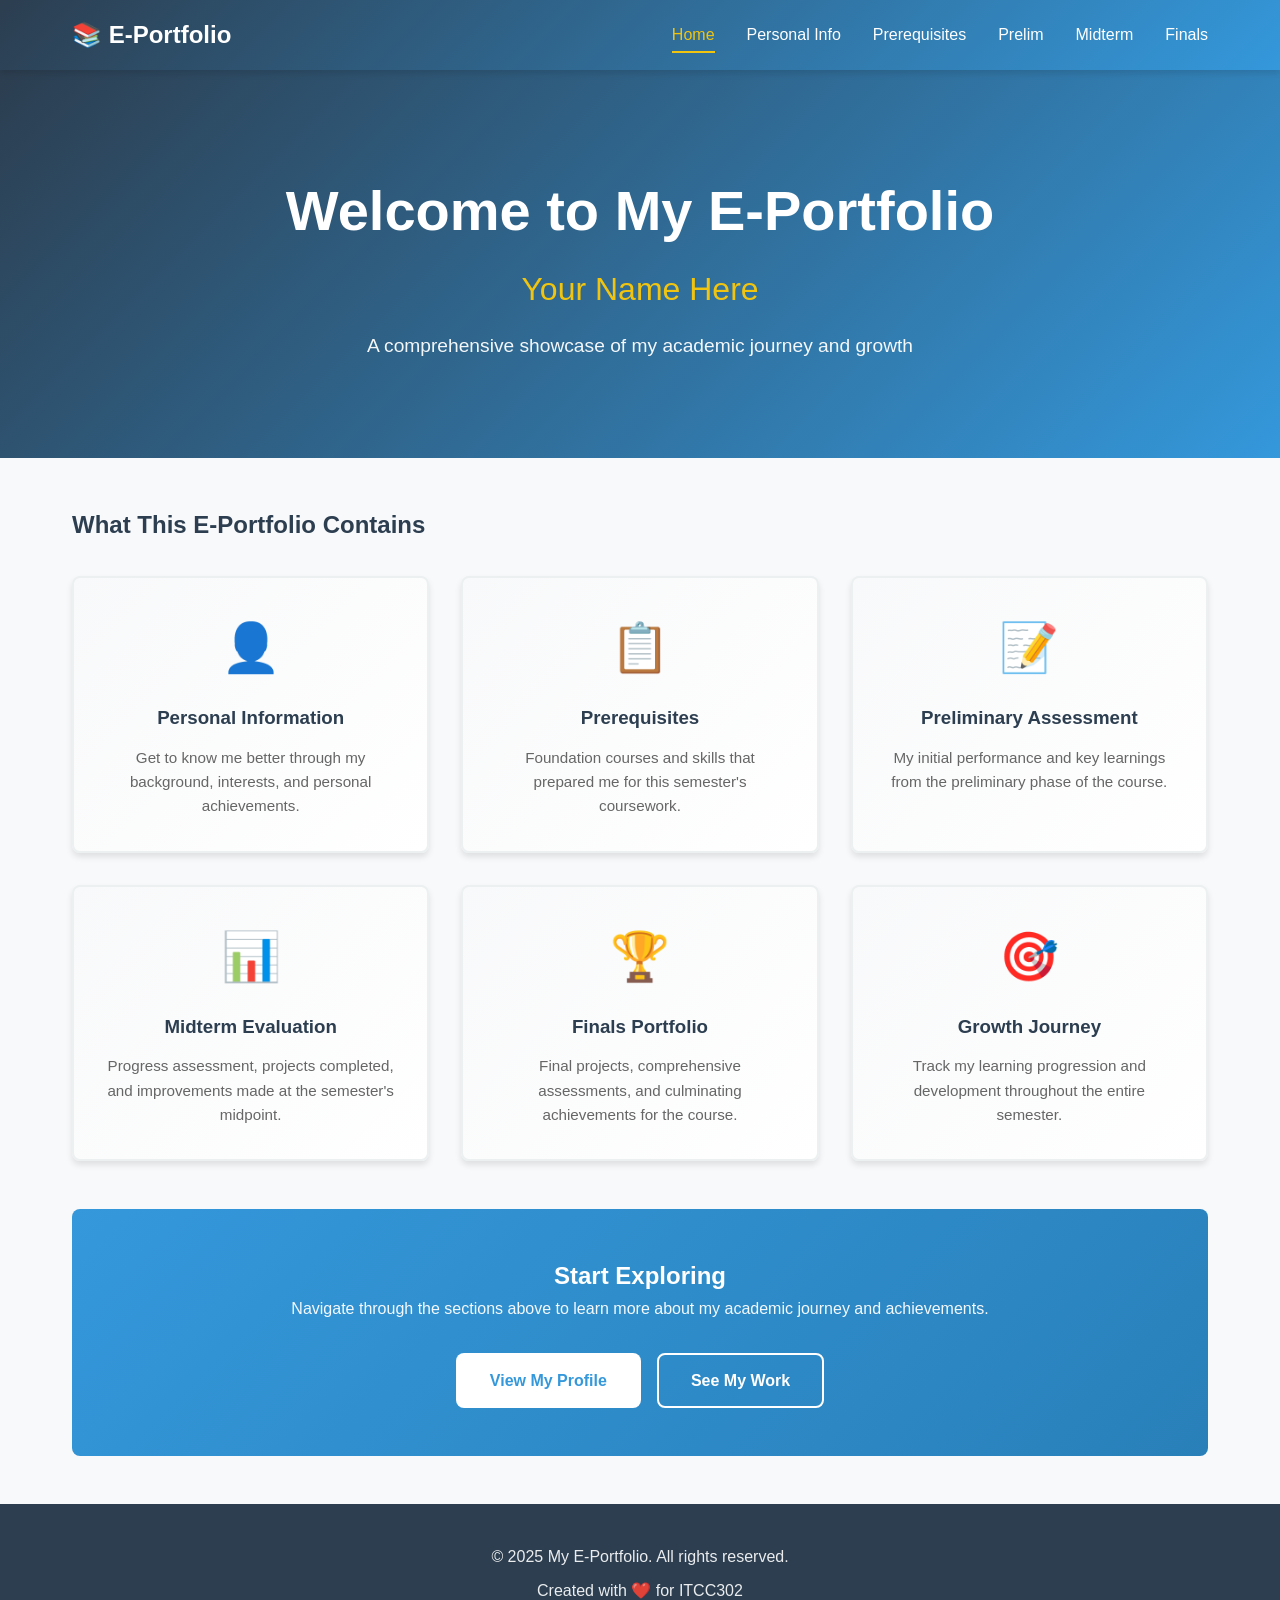
==== index.html @ e64efacc "Add initial e-portfolio structure with personal info, prerequisites, and prelim assessment pages; in" ====
<!DOCTYPE html>
<html lang="en">
<head>
    <meta charset="UTF-8">
    <meta name="viewport" content="width=device-width, initial-scale=1.0">
    <title>E-Portfolio - Home</title>
    <link rel="stylesheet" href="style.css">
</head>
<body>
    <nav class="navbar">
        <div class="nav-container">
            <div class="logo">📚 E-Portfolio</div>
            <ul class="nav-menu">
                <li><a href="index.html" class="active">Home</a></li>
                <li><a href="personal-info.html">Personal Info</a></li>
                <li><a href="prerequisites.html">Prerequisites</a></li>
                <li><a href="prelim.html">Prelim</a></li>
                <li><a href="midterm.html">Midterm</a></li>
                <li><a href="finals.html">Finals</a></li>
            </ul>
        </div>
    </nav>

    <header class="hero">
        <div class="hero-content">
            <h1>Welcome to My E-Portfolio</h1>
            <p class="subtitle">Your Name Here</p>
            <p class="description">A comprehensive showcase of my academic journey and growth</p>
        </div>
    </header>

    <main class="container">
        <section class="about">
            <h2>What This E-Portfolio Contains</h2>
            <div class="content-grid">
                <div class="card">
                    <div class="card-icon">👤</div>
                    <h3>Personal Information</h3>
                    <p>Get to know me better through my background, interests, and personal achievements.</p>
                </div>
                <div class="card">
                    <div class="card-icon">📋</div>
                    <h3>Prerequisites</h3>
                    <p>Foundation courses and skills that prepared me for this semester's coursework.</p>
                </div>
                <div class="card">
                    <div class="card-icon">📝</div>
                    <h3>Preliminary Assessment</h3>
                    <p>My initial performance and key learnings from the preliminary phase of the course.</p>
                </div>
                <div class="card">
                    <div class="card-icon">📊</div>
                    <h3>Midterm Evaluation</h3>
                    <p>Progress assessment, projects completed, and improvements made at the semester's midpoint.</p>
                </div>
                <div class="card">
                    <div class="card-icon">🏆</div>
                    <h3>Finals Portfolio</h3>
                    <p>Final projects, comprehensive assessments, and culminating achievements for the course.</p>
                </div>
                <div class="card">
                    <div class="card-icon">🎯</div>
                    <h3>Growth Journey</h3>
                    <p>Track my learning progression and development throughout the entire semester.</p>
                </div>
            </div>
        </section>

        <section class="cta-section">
            <h2>Start Exploring</h2>
            <p>Navigate through the sections above to learn more about my academic journey and achievements.</p>
            <div class="cta-buttons">
                <a href="personal-info.html" class="btn btn-primary">View My Profile</a>
                <a href="finals.html" class="btn btn-secondary">See My Work</a>
            </div>
        </section>
    </main>

    <footer class="footer">
        <p>&copy; 2025 My E-Portfolio. All rights reserved.</p>
        <p>Created with ❤️ for ITCC302</p>
    </footer>

    <script src="script.js"></script>
</body>
</html>
---- style.css ----
/* ============================================
   E-Portfolio Stylesheet
   Modern, Professional, Responsive Design
   ============================================ */

* {
    margin: 0;
    padding: 0;
    box-sizing: border-box;
}

/* Root Variables */
:root {
    --primary-color: #2c3e50;
    --secondary-color: #3498db;
    --accent-color: #e74c3c;
    --light-bg: #ecf0f1;
    --dark-text: #2c3e50;
    --light-text: #ffffff;
    --success-color: #27ae60;
    --warning-color: #f39c12;
    --border-radius: 8px;
    --transition: 0.3s ease;
    --box-shadow: 0 4px 6px rgba(0, 0, 0, 0.1);
}

/* ============================================
   Global Styles
   ============================================ */

html {
    scroll-behavior: smooth;
}

body {
    font-family: 'Segoe UI', Tahoma, Geneva, Verdana, sans-serif;
    line-height: 1.6;
    color: var(--dark-text);
    background-color: #f8f9fa;
}

/* ============================================
   Navigation Bar
   ============================================ */

.navbar {
    background: linear-gradient(135deg, var(--primary-color) 0%, var(--secondary-color) 100%);
    padding: 1rem 0;
    position: sticky;
    top: 0;
    z-index: 1000;
    box-shadow: var(--box-shadow);
}

.nav-container {
    max-width: 1200px;
    margin: 0 auto;
    padding: 0 2rem;
    display: flex;
    justify-content: space-between;
    align-items: center;
}

.logo {
    color: var(--light-text);
    font-size: 1.5rem;
    font-weight: bold;
    text-decoration: none;
}

.nav-menu {
    display: flex;
    list-style: none;
    gap: 2rem;
}

.nav-menu a {
    color: var(--light-text);
    text-decoration: none;
    font-weight: 500;
    transition: color var(--transition);
    border-bottom: 2px solid transparent;
    padding-bottom: 0.5rem;
}

.nav-menu a:hover,
.nav-menu a.active {
    color: #f1c40f;
    border-bottom-color: #f1c40f;
}

/* ============================================
   Hero Section
   ============================================ */

.hero {
    background: linear-gradient(135deg, var(--primary-color) 0%, var(--secondary-color) 100%);
    color: var(--light-text);
    padding: 6rem 2rem;
    text-align: center;
    margin-bottom: 3rem;
}

.hero-content h1 {
    font-size: 3.5rem;
    margin-bottom: 0.5rem;
    animation: slideInDown 0.8s ease;
}

.hero-content .subtitle {
    font-size: 2rem;
    margin-bottom: 1rem;
    color: #f1c40f;
    animation: slideInUp 0.8s ease;
}

.hero-content .description {
    font-size: 1.2rem;
    max-width: 600px;
    margin: 0 auto;
    opacity: 0.95;
}

/* ============================================
   Page Header
   ============================================ */

.page-header {
    background: linear-gradient(135deg, var(--secondary-color) 0%, #2980b9 100%);
    color: var(--light-text);
    padding: 4rem 2rem;
    text-align: center;
    margin-bottom: 3rem;
}

.page-header h1 {
    font-size: 2.5rem;
    margin-bottom: 0.5rem;
}

.page-header p {
    font-size: 1.1rem;
    opacity: 0.9;
}

/* ============================================
   Main Container
   ============================================ */

.container {
    max-width: 1200px;
    margin: 0 auto;
    padding: 0 2rem;
}

/* ============================================
   Content Section
   ============================================ */

.content-section {
    background: white;
    border-radius: var(--border-radius);
    padding: 3rem;
    margin-bottom: 3rem;
    box-shadow: var(--box-shadow);
}

.content-section h2 {
    color: var(--primary-color);
    font-size: 2rem;
    margin: 2rem 0 1rem 0;
    border-bottom: 3px solid var(--secondary-color);
    padding-bottom: 0.5rem;
}

.content-section h3 {
    color: var(--secondary-color);
    font-size: 1.5rem;
    margin: 1.5rem 0 0.8rem 0;
}

.content-section p {
    margin-bottom: 1rem;
    line-height: 1.8;
    color: #555;
}

/* ============================================
   Lists
   ============================================ */

.list-items {
    list-style: none;
    margin: 1.5rem 0;
}

.list-items li {
    padding: 0.7rem 0 0.7rem 2rem;
    position: relative;
    color: #555;
}

.list-items li:before {
    content: "▸";
    position: absolute;
    left: 0;
    color: var(--secondary-color);
    font-weight: bold;
}

/* ============================================
   Cards Grid
   ============================================ */

.content-grid {
    display: grid;
    grid-template-columns: repeat(auto-fit, minmax(300px, 1fr));
    gap: 2rem;
    margin: 2rem 0;
}

.card {
    background: linear-gradient(135deg, #f8f9fa 0%, #ffffff 100%);
    border-radius: var(--border-radius);
    padding: 2rem;
    text-align: center;
    box-shadow: var(--box-shadow);
    transition: transform var(--transition), box-shadow var(--transition);
    border: 2px solid #ecf0f1;
}

.card:hover {
    transform: translateY(-10px);
    box-shadow: 0 8px 15px rgba(0, 0, 0, 0.2);
    border-color: var(--secondary-color);
}

.card-icon {
    font-size: 3rem;
    margin-bottom: 1rem;
}

.card h3 {
    color: var(--primary-color);
    margin-bottom: 0.8rem;
}

.card p {
    color: #666;
    font-size: 0.95rem;
}

/* ============================================
   Profile Card
   ============================================ */

.profile-card {
    display: flex;
    align-items: center;
    gap: 2rem;
    margin-bottom: 2rem;
    padding: 2rem;
    background: linear-gradient(135deg, var(--secondary-color) 0%, #2980b9 100%);
    border-radius: var(--border-radius);
    color: white;
}

.profile-image {
    flex-shrink: 0;
}

.avatar {
    width: 150px;
    height: 150px;
    background: rgba(255, 255, 255, 0.2);
    border-radius: 50%;
    display: flex;
    align-items: center;
    justify-content: center;
    font-size: 4rem;
    border: 3px solid white;
}

.profile-info h2 {
    color: white;
    border: none;
    margin-bottom: 0.5rem;
}

.profile-info .role {
    color: #f1c40f;
    font-size: 1.1rem;
}

/* ============================================
   Skills Grid
   ============================================ */

.skills-grid {
    display: grid;
    grid-template-columns: repeat(auto-fit, minmax(250px, 1fr));
    gap: 2rem;
    margin: 2rem 0;
}

.skill-item {
    background: #f8f9fa;
    padding: 1.5rem;
    border-radius: var(--border-radius);
    border-left: 4px solid var(--secondary-color);
}

.skill-item h4 {
    color: var(--primary-color);
    margin-bottom: 1rem;
}

.skill-item ul {
    list-style: none;
}

.skill-item li {
    padding: 0.5rem 0;
    color: #555;
}

.skill-item li:before {
    content: "✓ ";
    color: var(--success-color);
    font-weight: bold;
    margin-right: 0.5rem;
}

/* ============================================
   Prerequisites List
   ============================================ */

.prerequisites-list {
    display: grid;
    grid-template-columns: repeat(auto-fit, minmax(280px, 1fr));
    gap: 1.5rem;
    margin: 2rem 0;
}

.prerequisite-item {
    background: #f8f9fa;
    padding: 1.5rem;
    border-radius: var(--border-radius);
    border-top: 4px solid var(--secondary-color);
    box-shadow: var(--box-shadow);
}

.prerequisite-item h3 {
    color: var(--primary-color);
    margin-bottom: 0.5rem;
}

.prerequisite-item p {
    color: #666;
    font-size: 0.95rem;
}

/* ============================================
   Task/Project Lists
   ============================================ */

.task-list,
.project-list {
    display: grid;
    grid-template-columns: repeat(auto-fit, minmax(300px, 1fr));
    gap: 1.5rem;
    margin: 2rem 0;
}

.task-item,
.project-card {
    background: linear-gradient(135deg, #ffffff 0%, #f8f9fa 100%);
    padding: 1.5rem;
    border-radius: var(--border-radius);
    border-left: 5px solid var(--secondary-color);
    box-shadow: var(--box-shadow);
}

.task-item h3,
.project-card h3 {
    color: var(--primary-color);
    margin-bottom: 0.7rem;
}

.task-item p,
.project-card p {
    color: #666;
    margin-bottom: 0.5rem;
}

/* ============================================
   Progress Bars
   ============================================ */

.progress-grid {
    display: grid;
    grid-template-columns: repeat(auto-fit, minmax(250px, 1fr));
    gap: 2rem;
    margin: 2rem 0;
}

.progress-item {
    background: #f8f9fa;
    padding: 1.5rem;
    border-radius: var(--border-radius);
}

.progress-item h4 {
    color: var(--primary-color);
    margin-bottom: 1rem;
    font-weight: 600;
}

.progress-bar {
    background: #e0e0e0;
    height: 10px;
    border-radius: 5px;
    overflow: hidden;
    margin-bottom: 0.5rem;
}

.progress-fill {
    background: linear-gradient(90deg, var(--secondary-color), #27ae60);
    height: 100%;
    border-radius: 5px;
    transition: width 1s ease;
}

.progress-item p {
    text-align: right;
    color: var(--secondary-color);
    font-weight: bold;
}

/* ============================================
   Tables
   ============================================ */

.assessment-table,
.final-assessment-table {
    width: 100%;
    border-collapse: collapse;
    margin: 2rem 0;
    box-shadow: var(--box-shadow);
    border-radius: var(--border-radius);
    overflow: hidden;
}

.assessment-table th,
.final-assessment-table th {
    background: linear-gradient(135deg, var(--primary-color), var(--secondary-color));
    color: white;
    padding: 1rem;
    text-align: left;
    font-weight: 600;
}

.assessment-table td,
.final-assessment-table td {
    padding: 1rem;
    border-bottom: 1px solid #e0e0e0;
}

.assessment-table tr:nth-child(even),
.final-assessment-table tr:nth-child(even) {
    background: #f8f9fa;
}

.assessment-table tr:hover,
.final-assessment-table tr:hover {
    background: #ecf0f1;
}

/* ============================================
   CTA Section
   ============================================ */

.cta-section {
    background: linear-gradient(135deg, var(--secondary-color) 0%, #2980b9 100%);
    color: white;
    padding: 3rem 2rem;
    border-radius: var(--border-radius);
    text-align: center;
    margin: 3rem 0;
}

.cta-section h2 {
    color: white;
    border: none;
}

.cta-section p {
    color: rgba(255, 255, 255, 0.95);
    margin-bottom: 2rem;
}

.cta-buttons {
    display: flex;
    gap: 1rem;
    justify-content: center;
    flex-wrap: wrap;
}

.btn {
    padding: 0.8rem 2rem;
    border-radius: var(--border-radius);
    text-decoration: none;
    font-weight: 600;
    transition: all var(--transition);
    border: 2px solid transparent;
    cursor: pointer;
    display: inline-block;
}

.btn-primary {
    background: white;
    color: var(--secondary-color);
}

.btn-primary:hover {
    background: #f1c40f;
    color: var(--primary-color);
}

.btn-secondary {
    background: transparent;
    color: white;
    border: 2px solid white;
}

.btn-secondary:hover {
    background: white;
    color: var(--secondary-color);
}

/* ============================================
   Skill Categories
   ============================================ */

.skills-matrix {
    display: grid;
    grid-template-columns: repeat(auto-fit, minmax(250px, 1fr));
    gap: 2rem;
    margin: 2rem 0;
}

.skill-category {
    background: linear-gradient(135deg, #f8f9fa 0%, #ffffff 100%);
    padding: 2rem;
    border-radius: var(--border-radius);
    border: 2px solid var(--secondary-color);
}

.skill-category h3 {
    color: var(--primary-color);
    margin-bottom: 1rem;
    border-bottom: 2px solid var(--secondary-color);
    padding-bottom: 0.5rem;
}

.skill-category ul {
    list-style: none;
}

.skill-category li {
    padding: 0.5rem 0;
    color: #555;
}

.skill-category li:before {
    content: "✓ ";
    color: var(--success-color);
    font-weight: bold;
    margin-right: 0.5rem;
}

/* ============================================
   Outcome Cards
   ============================================ */

.outcomes,
.learning-outcomes {
    display: grid;
    grid-template-columns: repeat(auto-fit, minmax(280px, 1fr));
    gap: 2rem;
    margin: 2rem 0;
}

.outcome-card,
.outcome {
    background: linear-gradient(135deg, #ffffff 0%, #f8f9fa 100%);
    padding: 2rem;
    border-radius: var(--border-radius);
    box-shadow: var(--box-shadow);
    border-top: 4px solid var(--secondary-color);
}

.outcome-card h3,
.outcome h3 {
    color: var(--primary-color);
    margin-bottom: 1rem;
}

.outcome-card ul,
.outcome ul {
    list-style: none;
}

.outcome-card li,
.outcome li {
    padding: 0.5rem 0;
    color: #555;
}

.outcome-card li:before,
.outcome li:before {
    content: "→ ";
    color: var(--secondary-color);
    margin-right: 0.5rem;
}

/* ============================================
   Growth Areas
   ============================================ */

.growth-areas {
    display: grid;
    grid-template-columns: repeat(auto-fit, minmax(250px, 1fr));
    gap: 1.5rem;
    margin: 2rem 0;
}

.growth-item {
    background: #fff3cd;
    padding: 1.5rem;
    border-radius: var(--border-radius);
    border-left: 4px solid var(--warning-color);
}

.growth-item h4 {
    color: #856404;
    margin-bottom: 0.5rem;
}

.growth-item p {
    color: #856404;
}

/* ============================================
   Journey
   ============================================ */

.journey {
    display: flex;
    align-items: center;
    justify-content: space-around;
    flex-wrap: wrap;
    margin: 2rem 0;
    gap: 1rem;
}

.journey-stage {
    background: linear-gradient(135deg, var(--secondary-color) 0%, #2980b9 100%);
    color: white;
    padding: 2rem;
    border-radius: var(--border-radius);
    text-align: center;
    min-width: 200px;
    box-shadow: var(--box-shadow);
}

.journey-stage h4 {
    margin-bottom: 0.8rem;
    color: #f1c40f;
}

.journey-stage p {
    color: rgba(255, 255, 255, 0.95);
}

.journey-arrow {
    font-size: 2rem;
    color: var(--secondary-color);
}

/* ============================================
   Skills Showcase
   ============================================ */

.skills-showcase {
    display: grid;
    grid-template-columns: repeat(auto-fit, minmax(200px, 1fr));
    gap: 1.5rem;
    margin: 2rem 0;
}

.skill-box {
    background: linear-gradient(135deg, var(--secondary-color) 0%, #2980b9 100%);
    color: white;
    padding: 2rem;
    border-radius: var(--border-radius);
    text-align: center;
    box-shadow: var(--box-shadow);
    transition: transform var(--transition);
}

.skill-box:hover {
    transform: scale(1.05);
}

.skill-box h4 {
    margin-bottom: 0.8rem;
    color: #f1c40f;
}

.skill-box p {
    color: rgba(255, 255, 255, 0.95);
    font-size: 0.9rem;
}

/* ============================================
   Thank You Section
   ============================================ */

.thank-you {
    background: linear-gradient(135deg, #27ae60 0%, #229954 100%);
    color: white;
    padding: 3rem 2rem;
    border-radius: var(--border-radius);
    text-align: center;
    margin: 2rem 0;
}

.thank-you h3 {
    color: #f1c40f;
    border: none;
}

.thank-you p {
    color: rgba(255, 255, 255, 0.95);
    font-size: 1.1rem;
}

/* ============================================
   Footer
   ============================================ */

.footer {
    background: var(--primary-color);
    color: white;
    text-align: center;
    padding: 2rem;
    margin-top: 3rem;
}

.footer p {
    margin: 0.5rem 0;
    opacity: 0.9;
}

/* ============================================
   Animations
   ============================================ */

@keyframes slideInDown {
    from {
        opacity: 0;
        transform: translateY(-50px);
    }
    to {
        opacity: 1;
        transform: translateY(0);
    }
}

@keyframes slideInUp {
    from {
        opacity: 0;
        transform: translateY(50px);
    }
    to {
        opacity: 1;
        transform: translateY(0);
    }
}

/* ============================================
   Responsive Design
   ============================================ */

@media (max-width: 768px) {
    .nav-menu {
        flex-wrap: wrap;
        gap: 1rem;
        font-size: 0.9rem;
    }

    .hero-content h1 {
        font-size: 2rem;
    }

    .hero-content .subtitle {
        font-size: 1.5rem;
    }

    .page-header h1 {
        font-size: 1.8rem;
    }

    .content-section {
        padding: 1.5rem;
    }

    .profile-card {
        flex-direction: column;
        text-align: center;
    }

    .avatar {
        width: 100px;
        height: 100px;
        font-size: 3rem;
    }

    .cta-buttons {
        flex-direction: column;
    }

    .btn {
        width: 100%;
    }

    .journey {
        flex-direction: column;
    }

    .journey-arrow {
        transform: rotate(90deg);
    }
}

@media (max-width: 480px) {
    .nav-container {
        padding: 0 1rem;
    }

    .nav-menu {
        gap: 0.5rem;
    }

    .nav-menu a {
        font-size: 0.85rem;
    }

    .logo {
        font-size: 1.2rem;
    }

    .hero {
        padding: 3rem 1rem;
    }

    .hero-content h1 {
        font-size: 1.5rem;
    }

    .container {
        padding: 0 1rem;
    }

    .content-section {
        padding: 1rem;
    }

    .content-section h2 {
        font-size: 1.5rem;
    }
}
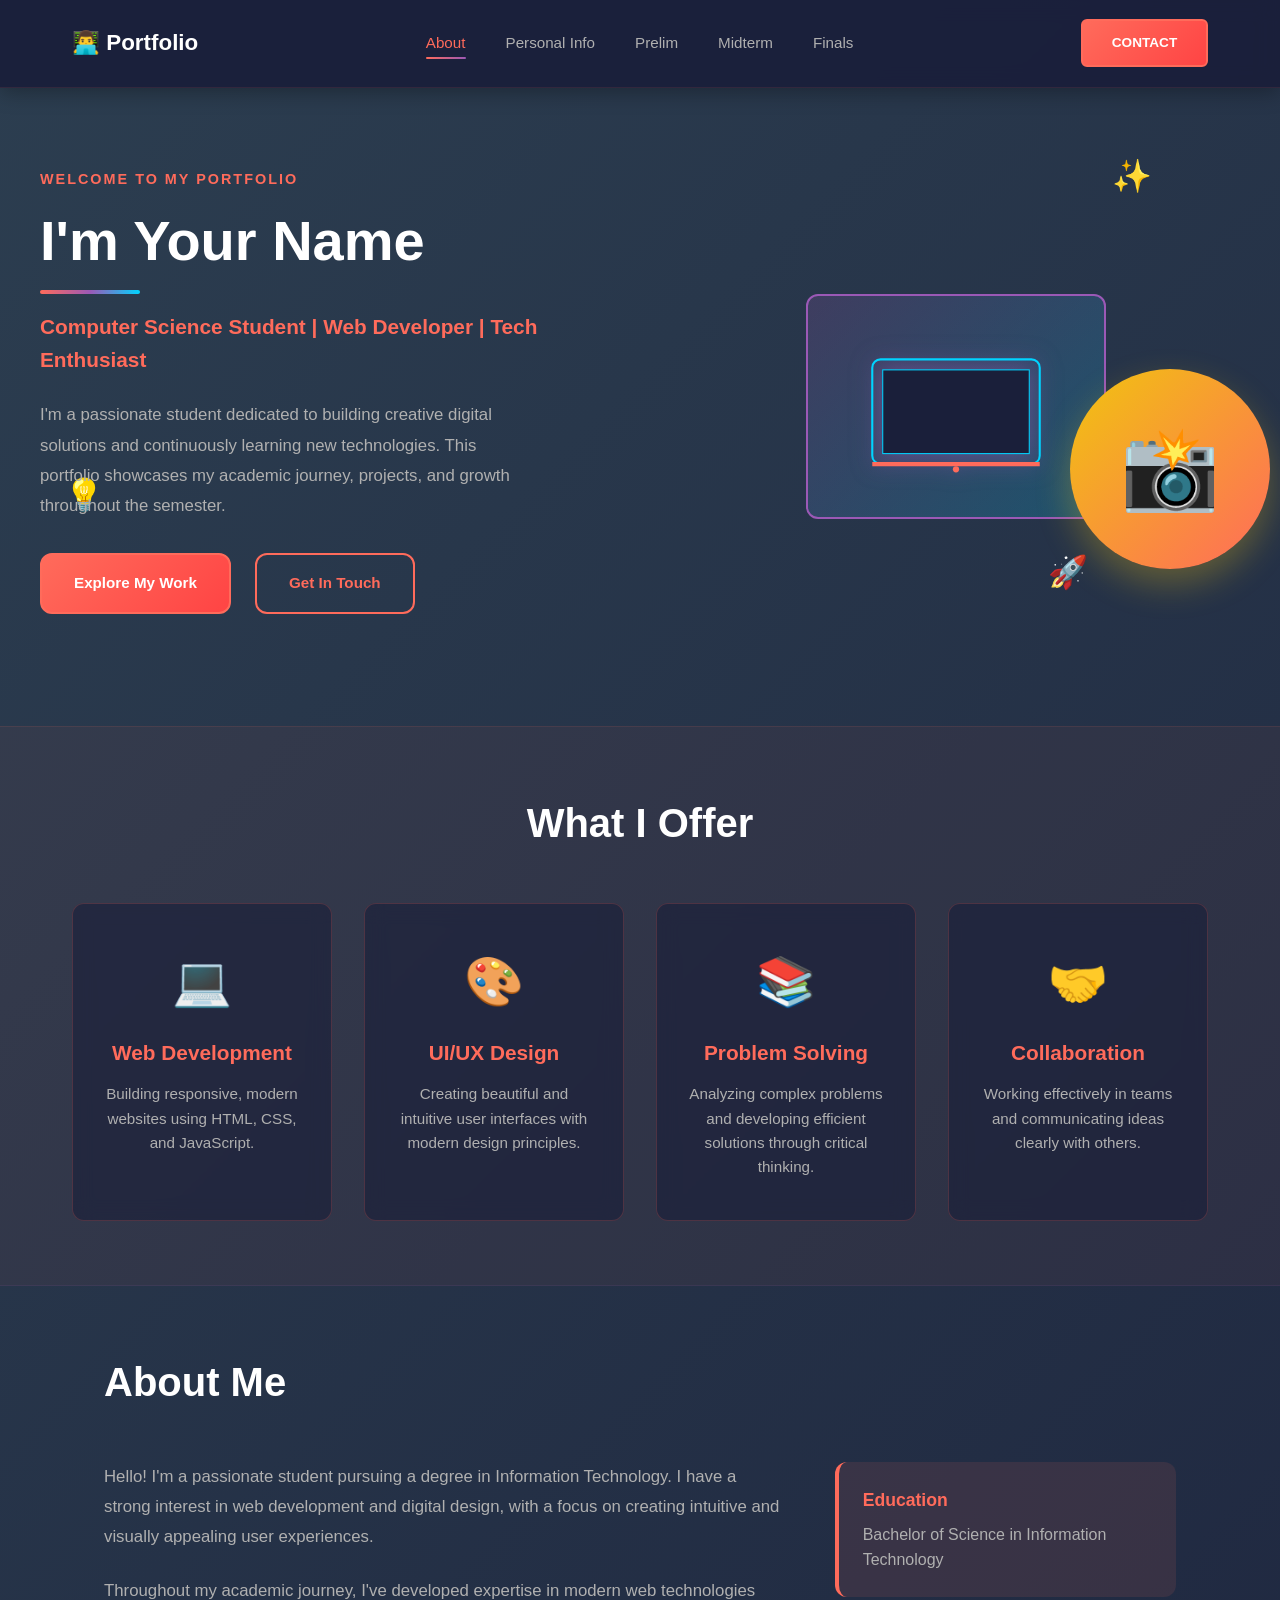
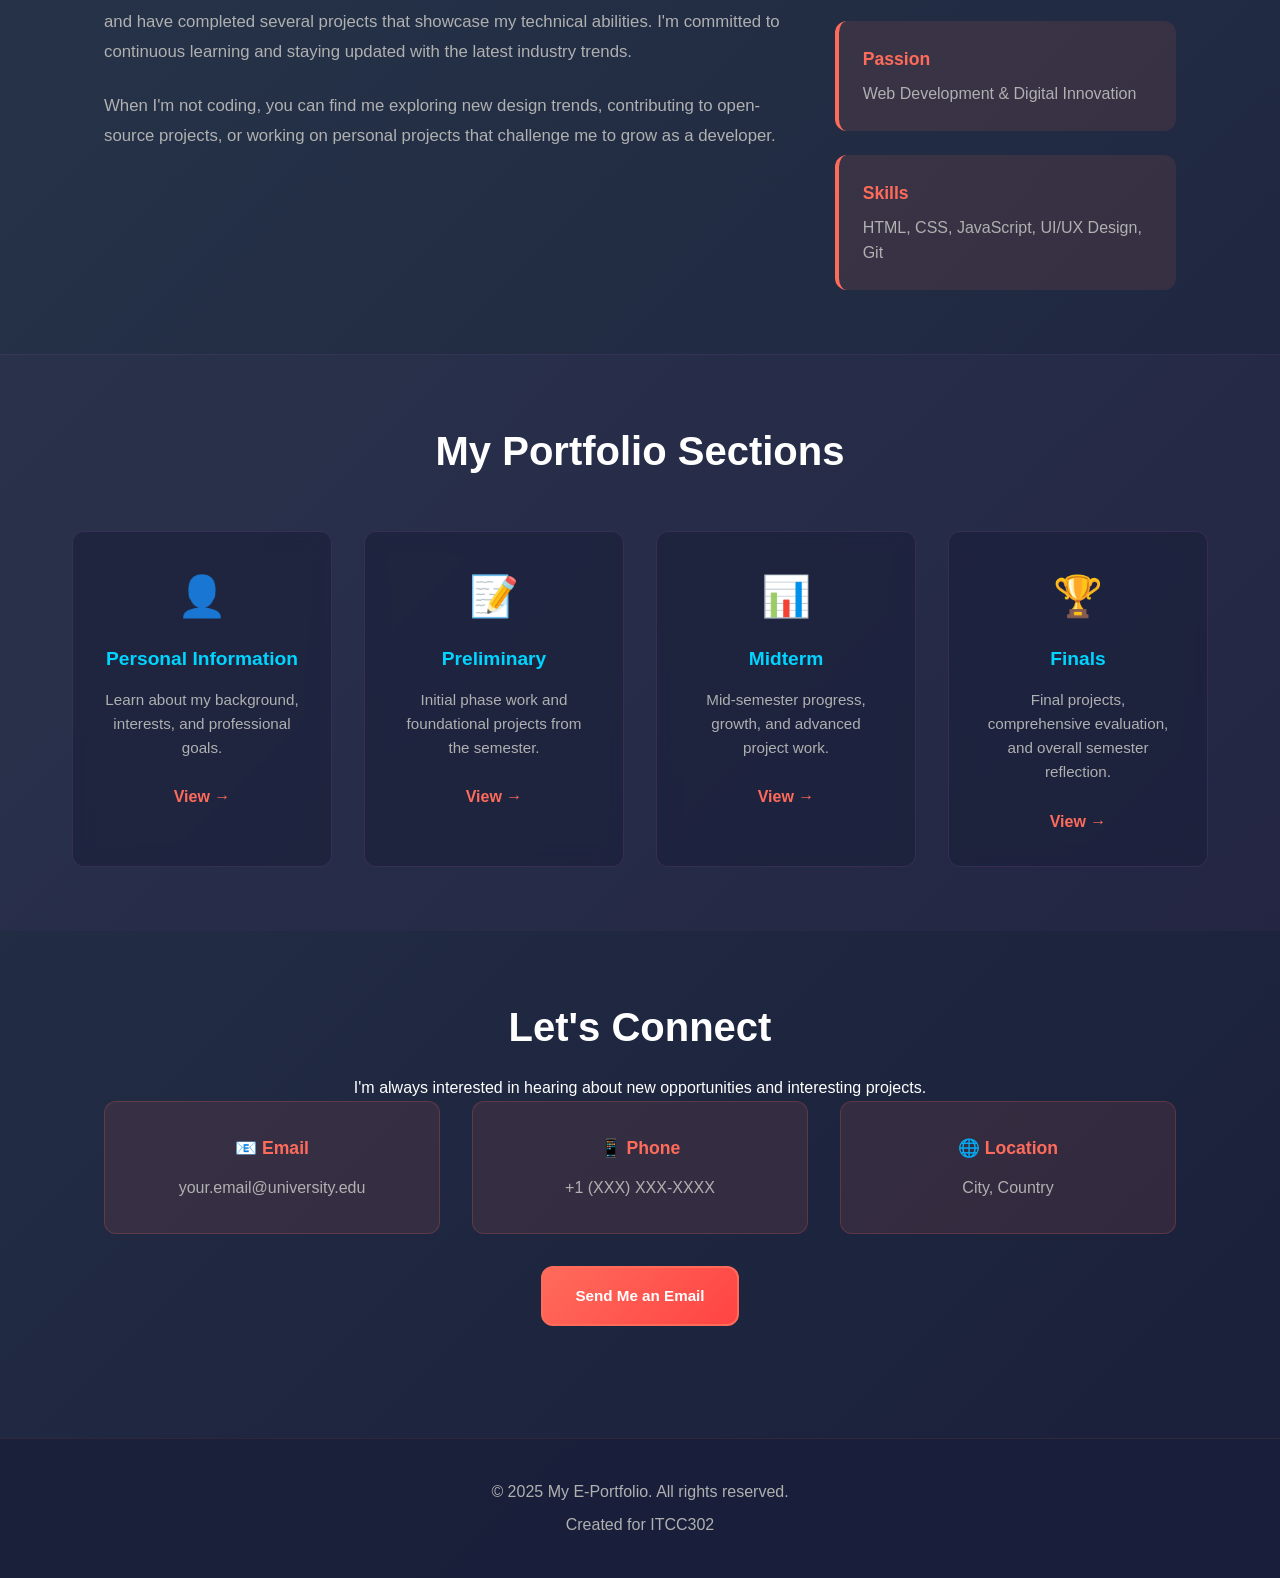
==== commit e620b758: "Refactor navigation and update styles for a modern portfolio layout; remove prerequisites page and e" ====
--- a/index.html
+++ b/index.html
@@ -3,82 +3,189 @@
 <head>
     <meta charset="UTF-8">
     <meta name="viewport" content="width=device-width, initial-scale=1.0">
-    <title>E-Portfolio - Home</title>
+    <title>About Me - E-Portfolio</title>
     <link rel="stylesheet" href="style.css">
 </head>
 <body>
     <nav class="navbar">
         <div class="nav-container">
-            <div class="logo">📚 E-Portfolio</div>
+            <div class="logo">👨‍💻 Portfolio</div>
             <ul class="nav-menu">
-                <li><a href="index.html" class="active">Home</a></li>
+                <li><a href="index.html" class="active">About</a></li>
                 <li><a href="personal-info.html">Personal Info</a></li>
-                <li><a href="prerequisites.html">Prerequisites</a></li>
                 <li><a href="prelim.html">Prelim</a></li>
                 <li><a href="midterm.html">Midterm</a></li>
                 <li><a href="finals.html">Finals</a></li>
             </ul>
+            <a href="#contact" class="contact-btn">CONTACT</a>
         </div>
     </nav>
 
-    <header class="hero">
-        <div class="hero-content">
-            <h1>Welcome to My E-Portfolio</h1>
-            <p class="subtitle">Your Name Here</p>
-            <p class="description">A comprehensive showcase of my academic journey and growth</p>
-        </div>
-    </header>
+    <main class="container-fluid">
+        <section class="hero-section">
+            <div class="hero-content">
+                <div class="hero-text">
+                    <p class="hero-label">WELCOME TO MY PORTFOLIO</p>
+                    <h1>I'm Your Name</h1>
+                    <p class="hero-subtitle">Computer Science Student | Web Developer | Tech Enthusiast</p>
+                    <p class="hero-description">
+                        I'm a passionate student dedicated to building creative digital solutions and continuously 
+                        learning new technologies. This portfolio showcases my academic journey, projects, and growth 
+                        throughout the semester.
+                    </p>
+                    <div class="hero-buttons">
+                        <a href="#skills" class="btn btn-primary">Explore My Work</a>
+                        <a href="#contact" class="btn btn-secondary">Get In Touch</a>
+                    </div>
+                </div>
+                <div class="hero-visual">
+                    <div class="illustration-box">
+                        <div class="laptop-illustration">
+                            <svg viewBox="0 0 200 150" xmlns="http://www.w3.org/2000/svg">
+                                <rect x="20" y="30" width="160" height="100" fill="none" stroke="#00d4ff" stroke-width="2" rx="8"/>
+                                <rect x="30" y="40" width="140" height="80" fill="#1a1f3a" stroke="#00d4ff" stroke-width="1"/>
+                                <line x1="20" y1="130" x2="180" y2="130" stroke="#ff6b5b" stroke-width="4"/>
+                                <circle cx="100" cy="135" r="3" fill="#ff6b5b"/>
+                            </svg>
+                        </div>
+                    </div>
+                    <div class="profile-circle">
+                        <div class="profile-avatar">📸</div>
+                    </div>
+                </div>
+            </div>
 
-    <main class="container">
-        <section class="about">
-            <h2>What This E-Portfolio Contains</h2>
-            <div class="content-grid">
-                <div class="card">
-                    <div class="card-icon">👤</div>
-                    <h3>Personal Information</h3>
-                    <p>Get to know me better through my background, interests, and personal achievements.</p>
-                </div>
-                <div class="card">
-                    <div class="card-icon">📋</div>
-                    <h3>Prerequisites</h3>
-                    <p>Foundation courses and skills that prepared me for this semester's coursework.</p>
-                </div>
-                <div class="card">
-                    <div class="card-icon">📝</div>
-                    <h3>Preliminary Assessment</h3>
-                    <p>My initial performance and key learnings from the preliminary phase of the course.</p>
-                </div>
-                <div class="card">
-                    <div class="card-icon">📊</div>
-                    <h3>Midterm Evaluation</h3>
-                    <p>Progress assessment, projects completed, and improvements made at the semester's midpoint.</p>
-                </div>
-                <div class="card">
-                    <div class="card-icon">🏆</div>
-                    <h3>Finals Portfolio</h3>
-                    <p>Final projects, comprehensive assessments, and culminating achievements for the course.</p>
-                </div>
-                <div class="card">
-                    <div class="card-icon">🎯</div>
-                    <h3>Growth Journey</h3>
-                    <p>Track my learning progression and development throughout the entire semester.</p>
+            <div class="floating-elements">
+                <div class="float-icon icon-1">✨</div>
+                <div class="float-icon icon-2">💡</div>
+                <div class="float-icon icon-3">🚀</div>
+            </div>
+        </section>
+
+        <section id="skills" class="skills-section">
+            <div class="container">
+                <h2>What I Offer</h2>
+                <div class="skills-grid">
+                    <div class="skill-card">
+                        <div class="skill-icon">💻</div>
+                        <h3>Web Development</h3>
+                        <p>Building responsive, modern websites using HTML, CSS, and JavaScript.</p>
+                    </div>
+                    <div class="skill-card">
+                        <div class="skill-icon">🎨</div>
+                        <h3>UI/UX Design</h3>
+                        <p>Creating beautiful and intuitive user interfaces with modern design principles.</p>
+                    </div>
+                    <div class="skill-card">
+                        <div class="skill-icon">📚</div>
+                        <h3>Problem Solving</h3>
+                        <p>Analyzing complex problems and developing efficient solutions through critical thinking.</p>
+                    </div>
+                    <div class="skill-card">
+                        <div class="skill-icon">🤝</div>
+                        <h3>Collaboration</h3>
+                        <p>Working effectively in teams and communicating ideas clearly with others.</p>
+                    </div>
                 </div>
             </div>
         </section>
 
-        <section class="cta-section">
-            <h2>Start Exploring</h2>
-            <p>Navigate through the sections above to learn more about my academic journey and achievements.</p>
-            <div class="cta-buttons">
-                <a href="personal-info.html" class="btn btn-primary">View My Profile</a>
-                <a href="finals.html" class="btn btn-secondary">See My Work</a>
+        <section class="about-section">
+            <div class="container">
+                <h2>About Me</h2>
+                <div class="about-content">
+                    <div class="about-text">
+                        <p>
+                            Hello! I'm a passionate student pursuing a degree in Information Technology. I have a strong 
+                            interest in web development and digital design, with a focus on creating intuitive and visually 
+                            appealing user experiences.
+                        </p>
+                        <p>
+                            Throughout my academic journey, I've developed expertise in modern web technologies and have 
+                            completed several projects that showcase my technical abilities. I'm committed to continuous 
+                            learning and staying updated with the latest industry trends.
+                        </p>
+                        <p>
+                            When I'm not coding, you can find me exploring new design trends, contributing to open-source 
+                            projects, or working on personal projects that challenge me to grow as a developer.
+                        </p>
+                    </div>
+                    <div class="about-highlights">
+                        <div class="highlight-item">
+                            <h4>Education</h4>
+                            <p>Bachelor of Science in Information Technology</p>
+                        </div>
+                        <div class="highlight-item">
+                            <h4>Passion</h4>
+                            <p>Web Development & Digital Innovation</p>
+                        </div>
+                        <div class="highlight-item">
+                            <h4>Skills</h4>
+                            <p>HTML, CSS, JavaScript, UI/UX Design, Git</p>
+                        </div>
+                    </div>
+                </div>
+            </div>
+        </section>
+
+        <section class="portfolio-preview">
+            <div class="container">
+                <h2>My Portfolio Sections</h2>
+                <div class="preview-grid">
+                    <div class="preview-card">
+                        <div class="preview-icon">👤</div>
+                        <h3>Personal Information</h3>
+                        <p>Learn about my background, interests, and professional goals.</p>
+                        <a href="personal-info.html" class="preview-link">View →</a>
+                    </div>
+                    <div class="preview-card">
+                        <div class="preview-icon">📝</div>
+                        <h3>Preliminary</h3>
+                        <p>Initial phase work and foundational projects from the semester.</p>
+                        <a href="prelim.html" class="preview-link">View →</a>
+                    </div>
+                    <div class="preview-card">
+                        <div class="preview-icon">📊</div>
+                        <h3>Midterm</h3>
+                        <p>Mid-semester progress, growth, and advanced project work.</p>
+                        <a href="midterm.html" class="preview-link">View →</a>
+                    </div>
+                    <div class="preview-card">
+                        <div class="preview-icon">🏆</div>
+                        <h3>Finals</h3>
+                        <p>Final projects, comprehensive evaluation, and overall semester reflection.</p>
+                        <a href="finals.html" class="preview-link">View →</a>
+                    </div>
+                </div>
+            </div>
+        </section>
+
+        <section id="contact" class="contact-section">
+            <div class="container">
+                <h2>Let's Connect</h2>
+                <p>I'm always interested in hearing about new opportunities and interesting projects.</p>
+                <div class="contact-info">
+                    <div class="contact-item">
+                        <h4>📧 Email</h4>
+                        <p>your.email@university.edu</p>
+                    </div>
+                    <div class="contact-item">
+                        <h4>📱 Phone</h4>
+                        <p>+1 (XXX) XXX-XXXX</p>
+                    </div>
+                    <div class="contact-item">
+                        <h4>🌐 Location</h4>
+                        <p>City, Country</p>
+                    </div>
+                </div>
+                <a href="mailto:your.email@university.edu" class="btn btn-primary">Send Me an Email</a>
             </div>
         </section>
     </main>
 
     <footer class="footer">
         <p>&copy; 2025 My E-Portfolio. All rights reserved.</p>
-        <p>Created with ❤️ for ITCC302</p>
+        <p>Created for ITCC302</p>
     </footer>
 
     <script src="script.js"></script>
--- a/style.css
+++ b/style.css
@@ -1,6 +1,6 @@
 /* ============================================
-   E-Portfolio Stylesheet
-   Modern, Professional, Responsive Design
+   Modern Portfolio - Dark Theme
+   Color Scheme: Navy, Orange, Purple, Yellow
    ============================================ */
 
 * {
@@ -11,17 +11,17 @@
 
 /* Root Variables */
 :root {
-    --primary-color: #2c3e50;
-    --secondary-color: #3498db;
-    --accent-color: #e74c3c;
-    --light-bg: #ecf0f1;
-    --dark-text: #2c3e50;
-    --light-text: #ffffff;
-    --success-color: #27ae60;
-    --warning-color: #f39c12;
-    --border-radius: 8px;
+    --primary-dark: #2c3e50;
+    --secondary-dark: #1a1f3a;
+    --accent-orange: #ff6b5b;
+    --accent-purple: #9b59b6;
+    --accent-yellow: #f1c40f;
+    --accent-cyan: #00d4ff;
+    --text-light: #ffffff;
+    --text-gray: #b0b0b0;
+    --border-radius: 12px;
     --transition: 0.3s ease;
-    --box-shadow: 0 4px 6px rgba(0, 0, 0, 0.1);
+    --box-shadow: 0 8px 32px rgba(0, 0, 0, 0.2);
 }
 
 /* ============================================
@@ -35,8 +35,19 @@
 body {
     font-family: 'Segoe UI', Tahoma, Geneva, Verdana, sans-serif;
     line-height: 1.6;
-    color: var(--dark-text);
-    background-color: #f8f9fa;
+    color: var(--text-light);
+    background: linear-gradient(135deg, var(--primary-dark) 0%, var(--secondary-dark) 100%);
+    min-height: 100vh;
+}
+
+.container {
+    max-width: 1200px;
+    margin: 0 auto;
+    padding: 0 2rem;
+}
+
+.container-fluid {
+    width: 100%;
 }
 
 /* ============================================
@@ -44,12 +55,14 @@
    ============================================ */
 
 .navbar {
-    background: linear-gradient(135deg, var(--primary-color) 0%, var(--secondary-color) 100%);
-    padding: 1rem 0;
+    background: rgba(26, 31, 58, 0.95);
+    backdrop-filter: blur(10px);
+    padding: 1.2rem 0;
     position: sticky;
     top: 0;
     z-index: 1000;
-    box-shadow: var(--box-shadow);
+    box-shadow: 0 4px 20px rgba(0, 0, 0, 0.3);
+    border-bottom: 1px solid rgba(255, 107, 91, 0.1);
 }
 
 .nav-container {
@@ -62,452 +75,141 @@
 }
 
 .logo {
-    color: var(--light-text);
-    font-size: 1.5rem;
-    font-weight: bold;
+    color: var(--text-light);
+    font-size: 1.4rem;
+    font-weight: 700;
     text-decoration: none;
 }
 
 .nav-menu {
     display: flex;
     list-style: none;
-    gap: 2rem;
+    gap: 2.5rem;
 }
 
 .nav-menu a {
-    color: var(--light-text);
+    color: var(--text-gray);
     text-decoration: none;
     font-weight: 500;
+    font-size: 0.95rem;
     transition: color var(--transition);
-    border-bottom: 2px solid transparent;
-    padding-bottom: 0.5rem;
+    position: relative;
 }
 
 .nav-menu a:hover,
 .nav-menu a.active {
-    color: #f1c40f;
-    border-bottom-color: #f1c40f;
+    color: var(--accent-orange);
+}
+
+.nav-menu a.active::after {
+    content: '';
+    position: absolute;
+    bottom: -8px;
+    left: 0;
+    width: 100%;
+    height: 2px;
+    background: linear-gradient(90deg, var(--accent-orange), var(--accent-purple));
+    border-radius: 1px;
+}
+
+.contact-btn {
+    background: linear-gradient(135deg, var(--accent-orange), #ff4444);
+    color: white;
+    padding: 0.7rem 1.8rem;
+    border-radius: 6px;
+    text-decoration: none;
+    font-weight: 600;
+    font-size: 0.85rem;
+    border: 2px solid var(--accent-orange);
+    transition: all var(--transition);
+    cursor: pointer;
+}
+
+.contact-btn:hover {
+    background: transparent;
+    color: var(--accent-orange);
+    transform: translateY(-2px);
 }
 
 /* ============================================
    Hero Section
    ============================================ */
 
-.hero {
-    background: linear-gradient(135deg, var(--primary-color) 0%, var(--secondary-color) 100%);
-    color: var(--light-text);
-    padding: 6rem 2rem;
-    text-align: center;
-    margin-bottom: 3rem;
-}
-
-.hero-content h1 {
-    font-size: 3.5rem;
-    margin-bottom: 0.5rem;
-    animation: slideInDown 0.8s ease;
-}
-
-.hero-content .subtitle {
-    font-size: 2rem;
-    margin-bottom: 1rem;
-    color: #f1c40f;
-    animation: slideInUp 0.8s ease;
-}
-
-.hero-content .description {
-    font-size: 1.2rem;
-    max-width: 600px;
-    margin: 0 auto;
-    opacity: 0.95;
-}
-
-/* ============================================
-   Page Header
-   ============================================ */
-
-.page-header {
-    background: linear-gradient(135deg, var(--secondary-color) 0%, #2980b9 100%);
-    color: var(--light-text);
-    padding: 4rem 2rem;
-    text-align: center;
-    margin-bottom: 3rem;
-}
-
-.page-header h1 {
-    font-size: 2.5rem;
-    margin-bottom: 0.5rem;
-}
-
-.page-header p {
-    font-size: 1.1rem;
-    opacity: 0.9;
-}
-
-/* ============================================
-   Main Container
-   ============================================ */
-
-.container {
+.hero-section {
+    padding: 5rem 2rem;
+    display: grid;
+    grid-template-columns: 1fr;
+    align-items: center;
+    position: relative;
+    overflow: hidden;
+}
+
+.hero-content {
+    display: grid;
+    grid-template-columns: 1fr 1fr;
+    gap: 4rem;
+    align-items: center;
     max-width: 1200px;
     margin: 0 auto;
-    padding: 0 2rem;
-}
-
-/* ============================================
-   Content Section
-   ============================================ */
-
-.content-section {
-    background: white;
-    border-radius: var(--border-radius);
-    padding: 3rem;
-    margin-bottom: 3rem;
-    box-shadow: var(--box-shadow);
-}
-
-.content-section h2 {
-    color: var(--primary-color);
-    font-size: 2rem;
-    margin: 2rem 0 1rem 0;
-    border-bottom: 3px solid var(--secondary-color);
-    padding-bottom: 0.5rem;
-}
-
-.content-section h3 {
-    color: var(--secondary-color);
-    font-size: 1.5rem;
-    margin: 1.5rem 0 0.8rem 0;
-}
-
-.content-section p {
+    width: 100%;
+}
+
+.hero-text {
+    z-index: 2;
+}
+
+.hero-label {
+    color: var(--accent-orange);
+    font-size: 0.9rem;
+    font-weight: 700;
+    letter-spacing: 2px;
+    text-transform: uppercase;
     margin-bottom: 1rem;
+}
+
+.hero-text h1 {
+    font-size: 3.5rem;
+    font-weight: 800;
+    line-height: 1.2;
+    margin-bottom: 1rem;
+    color: var(--text-light);
+    animation: slideInLeft 0.8s ease;
+}
+
+.hero-text h1::after {
+    content: '';
+    display: block;
+    width: 100px;
+    height: 4px;
+    background: linear-gradient(90deg, var(--accent-orange), var(--accent-purple), var(--accent-cyan));
+    margin-top: 1rem;
+    border-radius: 2px;
+}
+
+.hero-subtitle {
+    font-size: 1.3rem;
+    color: var(--accent-orange);
+    margin-bottom: 1.5rem;
+    font-weight: 600;
+}
+
+.hero-description {
+    font-size: 1.05rem;
+    color: var(--text-gray);
     line-height: 1.8;
-    color: #555;
-}
-
-/* ============================================
-   Lists
-   ============================================ */
-
-.list-items {
-    list-style: none;
-    margin: 1.5rem 0;
-}
-
-.list-items li {
-    padding: 0.7rem 0 0.7rem 2rem;
-    position: relative;
-    color: #555;
-}
-
-.list-items li:before {
-    content: "▸";
-    position: absolute;
-    left: 0;
-    color: var(--secondary-color);
-    font-weight: bold;
-}
-
-/* ============================================
-   Cards Grid
-   ============================================ */
-
-.content-grid {
-    display: grid;
-    grid-template-columns: repeat(auto-fit, minmax(300px, 1fr));
-    gap: 2rem;
-    margin: 2rem 0;
-}
-
-.card {
-    background: linear-gradient(135deg, #f8f9fa 0%, #ffffff 100%);
-    border-radius: var(--border-radius);
-    padding: 2rem;
-    text-align: center;
-    box-shadow: var(--box-shadow);
-    transition: transform var(--transition), box-shadow var(--transition);
-    border: 2px solid #ecf0f1;
-}
-
-.card:hover {
-    transform: translateY(-10px);
-    box-shadow: 0 8px 15px rgba(0, 0, 0, 0.2);
-    border-color: var(--secondary-color);
-}
-
-.card-icon {
-    font-size: 3rem;
-    margin-bottom: 1rem;
-}
-
-.card h3 {
-    color: var(--primary-color);
-    margin-bottom: 0.8rem;
-}
-
-.card p {
-    color: #666;
-    font-size: 0.95rem;
-}
-
-/* ============================================
-   Profile Card
-   ============================================ */
-
-.profile-card {
+    margin-bottom: 2rem;
+    max-width: 500px;
+}
+
+.hero-buttons {
     display: flex;
-    align-items: center;
-    gap: 2rem;
+    gap: 1.5rem;
     margin-bottom: 2rem;
-    padding: 2rem;
-    background: linear-gradient(135deg, var(--secondary-color) 0%, #2980b9 100%);
-    border-radius: var(--border-radius);
-    color: white;
-}
-
-.profile-image {
-    flex-shrink: 0;
-}
-
-.avatar {
-    width: 150px;
-    height: 150px;
-    background: rgba(255, 255, 255, 0.2);
-    border-radius: 50%;
-    display: flex;
-    align-items: center;
-    justify-content: center;
-    font-size: 4rem;
-    border: 3px solid white;
-}
-
-.profile-info h2 {
-    color: white;
-    border: none;
-    margin-bottom: 0.5rem;
-}
-
-.profile-info .role {
-    color: #f1c40f;
-    font-size: 1.1rem;
-}
-
-/* ============================================
-   Skills Grid
-   ============================================ */
-
-.skills-grid {
-    display: grid;
-    grid-template-columns: repeat(auto-fit, minmax(250px, 1fr));
-    gap: 2rem;
-    margin: 2rem 0;
-}
-
-.skill-item {
-    background: #f8f9fa;
-    padding: 1.5rem;
-    border-radius: var(--border-radius);
-    border-left: 4px solid var(--secondary-color);
-}
-
-.skill-item h4 {
-    color: var(--primary-color);
-    margin-bottom: 1rem;
-}
-
-.skill-item ul {
-    list-style: none;
-}
-
-.skill-item li {
-    padding: 0.5rem 0;
-    color: #555;
-}
-
-.skill-item li:before {
-    content: "✓ ";
-    color: var(--success-color);
-    font-weight: bold;
-    margin-right: 0.5rem;
-}
-
-/* ============================================
-   Prerequisites List
-   ============================================ */
-
-.prerequisites-list {
-    display: grid;
-    grid-template-columns: repeat(auto-fit, minmax(280px, 1fr));
-    gap: 1.5rem;
-    margin: 2rem 0;
-}
-
-.prerequisite-item {
-    background: #f8f9fa;
-    padding: 1.5rem;
-    border-radius: var(--border-radius);
-    border-top: 4px solid var(--secondary-color);
-    box-shadow: var(--box-shadow);
-}
-
-.prerequisite-item h3 {
-    color: var(--primary-color);
-    margin-bottom: 0.5rem;
-}
-
-.prerequisite-item p {
-    color: #666;
-    font-size: 0.95rem;
-}
-
-/* ============================================
-   Task/Project Lists
-   ============================================ */
-
-.task-list,
-.project-list {
-    display: grid;
-    grid-template-columns: repeat(auto-fit, minmax(300px, 1fr));
-    gap: 1.5rem;
-    margin: 2rem 0;
-}
-
-.task-item,
-.project-card {
-    background: linear-gradient(135deg, #ffffff 0%, #f8f9fa 100%);
-    padding: 1.5rem;
-    border-radius: var(--border-radius);
-    border-left: 5px solid var(--secondary-color);
-    box-shadow: var(--box-shadow);
-}
-
-.task-item h3,
-.project-card h3 {
-    color: var(--primary-color);
-    margin-bottom: 0.7rem;
-}
-
-.task-item p,
-.project-card p {
-    color: #666;
-    margin-bottom: 0.5rem;
-}
-
-/* ============================================
-   Progress Bars
-   ============================================ */
-
-.progress-grid {
-    display: grid;
-    grid-template-columns: repeat(auto-fit, minmax(250px, 1fr));
-    gap: 2rem;
-    margin: 2rem 0;
-}
-
-.progress-item {
-    background: #f8f9fa;
-    padding: 1.5rem;
-    border-radius: var(--border-radius);
-}
-
-.progress-item h4 {
-    color: var(--primary-color);
-    margin-bottom: 1rem;
-    font-weight: 600;
-}
-
-.progress-bar {
-    background: #e0e0e0;
-    height: 10px;
-    border-radius: 5px;
-    overflow: hidden;
-    margin-bottom: 0.5rem;
-}
-
-.progress-fill {
-    background: linear-gradient(90deg, var(--secondary-color), #27ae60);
-    height: 100%;
-    border-radius: 5px;
-    transition: width 1s ease;
-}
-
-.progress-item p {
-    text-align: right;
-    color: var(--secondary-color);
-    font-weight: bold;
-}
-
-/* ============================================
-   Tables
-   ============================================ */
-
-.assessment-table,
-.final-assessment-table {
-    width: 100%;
-    border-collapse: collapse;
-    margin: 2rem 0;
-    box-shadow: var(--box-shadow);
-    border-radius: var(--border-radius);
-    overflow: hidden;
-}
-
-.assessment-table th,
-.final-assessment-table th {
-    background: linear-gradient(135deg, var(--primary-color), var(--secondary-color));
-    color: white;
-    padding: 1rem;
-    text-align: left;
-    font-weight: 600;
-}
-
-.assessment-table td,
-.final-assessment-table td {
-    padding: 1rem;
-    border-bottom: 1px solid #e0e0e0;
-}
-
-.assessment-table tr:nth-child(even),
-.final-assessment-table tr:nth-child(even) {
-    background: #f8f9fa;
-}
-
-.assessment-table tr:hover,
-.final-assessment-table tr:hover {
-    background: #ecf0f1;
-}
-
-/* ============================================
-   CTA Section
-   ============================================ */
-
-.cta-section {
-    background: linear-gradient(135deg, var(--secondary-color) 0%, #2980b9 100%);
-    color: white;
-    padding: 3rem 2rem;
-    border-radius: var(--border-radius);
-    text-align: center;
-    margin: 3rem 0;
-}
-
-.cta-section h2 {
-    color: white;
-    border: none;
-}
-
-.cta-section p {
-    color: rgba(255, 255, 255, 0.95);
-    margin-bottom: 2rem;
-}
-
-.cta-buttons {
-    display: flex;
-    gap: 1rem;
-    justify-content: center;
     flex-wrap: wrap;
 }
 
 .btn {
-    padding: 0.8rem 2rem;
+    padding: 1rem 2rem;
     border-radius: var(--border-radius);
     text-decoration: none;
     font-weight: 600;
@@ -515,279 +217,572 @@
     border: 2px solid transparent;
     cursor: pointer;
     display: inline-block;
+    text-align: center;
+    font-size: 0.95rem;
 }
 
 .btn-primary {
-    background: white;
-    color: var(--secondary-color);
+    background: linear-gradient(135deg, var(--accent-orange), #ff4444);
+    color: white;
+    border: 2px solid var(--accent-orange);
 }
 
 .btn-primary:hover {
-    background: #f1c40f;
-    color: var(--primary-color);
+    background: transparent;
+    color: var(--accent-orange);
+    transform: translateY(-3px);
+    box-shadow: 0 10px 20px rgba(255, 107, 91, 0.3);
 }
 
 .btn-secondary {
     background: transparent;
+    color: var(--accent-orange);
+    border: 2px solid var(--accent-orange);
+}
+
+.btn-secondary:hover {
+    background: var(--accent-orange);
     color: white;
-    border: 2px solid white;
-}
-
-.btn-secondary:hover {
-    background: white;
-    color: var(--secondary-color);
-}
-
-/* ============================================
-   Skill Categories
-   ============================================ */
-
-.skills-matrix {
-    display: grid;
-    grid-template-columns: repeat(auto-fit, minmax(250px, 1fr));
+    transform: translateY(-3px);
+}
+
+/* Hero Visual Section */
+
+.hero-visual {
+    position: relative;
+    display: flex;
+    align-items: center;
+    justify-content: center;
     gap: 2rem;
+}
+
+.illustration-box {
+    position: relative;
+    width: 100%;
+    max-width: 300px;
+}
+
+.laptop-illustration {
+    width: 100%;
+    aspect-ratio: 4/3;
+    background: linear-gradient(135deg, rgba(155, 89, 182, 0.2), rgba(0, 212, 255, 0.2));
+    border-radius: var(--border-radius);
+    display: flex;
+    align-items: center;
+    justify-content: center;
+    border: 2px solid var(--accent-purple);
+    padding: 2rem;
+    animation: float 3s ease-in-out infinite;
+}
+
+.laptop-illustration svg {
+    width: 100%;
+    height: 100%;
+    filter: drop-shadow(0 0 10px rgba(155, 89, 182, 0.5));
+}
+
+.profile-circle {
+    position: absolute;
+    width: 200px;
+    height: 200px;
+    background: linear-gradient(135deg, var(--accent-yellow), var(--accent-orange));
+    border-radius: 50%;
+    display: flex;
+    align-items: center;
+    justify-content: center;
+    font-size: 5rem;
+    box-shadow: 0 15px 35px rgba(241, 196, 15, 0.3);
+    animation: float 4s ease-in-out infinite;
+    bottom: -50px;
+    right: -30px;
+}
+
+.profile-avatar {
+    width: 100%;
+    height: 100%;
+    display: flex;
+    align-items: center;
+    justify-content: center;
+}
+
+/* Floating Elements */
+
+.floating-elements {
+    position: absolute;
+    width: 100%;
+    height: 100%;
+    top: 0;
+    left: 0;
+    pointer-events: none;
+}
+
+.float-icon {
+    position: absolute;
+    font-size: 2rem;
+    animation: float 4s ease-in-out infinite;
+}
+
+.icon-1 {
+    top: 10%;
+    right: 10%;
+    animation-delay: 0s;
+}
+
+.icon-2 {
+    top: 60%;
+    left: 5%;
+    animation-delay: 0.5s;
+}
+
+.icon-3 {
+    bottom: 20%;
+    right: 15%;
+    animation-delay: 1s;
+}
+
+@keyframes float {
+    0%, 100% { transform: translateY(0px); }
+    50% { transform: translateY(-20px); }
+}
+
+@keyframes slideInLeft {
+    from {
+        opacity: 0;
+        transform: translateX(-50px);
+    }
+    to {
+        opacity: 1;
+        transform: translateX(0);
+    }
+}
+
+/* ============================================
+   Page Header (for other pages)
+   ============================================ */
+
+.page-header {
+    background: linear-gradient(135deg, var(--accent-orange) 0%, var(--accent-purple) 100%);
+    color: var(--text-light);
+    padding: 3rem 2rem;
+    text-align: center;
+    margin-bottom: 3rem;
+}
+
+.page-header h1 {
+    font-size: 2.5rem;
+    margin-bottom: 0.5rem;
+}
+
+.page-header p {
+    font-size: 1.1rem;
+    opacity: 0.9;
+}
+
+/* ============================================
+   Main Container
+   ============================================ */
+
+.container {
+    max-width: 1200px;
+    margin: 0 auto;
+    padding: 0 2rem;
+}
+
+/* ============================================
+   Content Section
+   ============================================ */
+
+.content-section {
+    background: rgba(26, 31, 58, 0.6);
+    backdrop-filter: blur(10px);
+    border-radius: var(--border-radius);
+    padding: 3rem;
+    margin-bottom: 3rem;
+    border: 1px solid rgba(255, 107, 91, 0.1);
+}
+
+.content-section h2 {
+    color: var(--accent-orange);
+    font-size: 2rem;
+    margin: 2rem 0 1rem 0;
+    border-bottom: 2px solid rgba(155, 89, 182, 0.3);
+    padding-bottom: 0.8rem;
+}
+
+.content-section h3 {
+    color: var(--accent-cyan);
+    font-size: 1.5rem;
+    margin: 1.5rem 0 0.8rem 0;
+}
+
+.content-section p {
+    margin-bottom: 1rem;
+    line-height: 1.8;
+    color: var(--text-gray);
+}
+
+/* ============================================
+   Lists
+   ============================================ */
+
+.list-items {
+    list-style: none;
+    margin: 1.5rem 0;
+}
+
+.list-items li {
+    padding: 0.7rem 0 0.7rem 2rem;
+    position: relative;
+    color: var(--text-gray);
+}
+
+.list-items li:before {
+    content: "▸";
+    position: absolute;
+    left: 0;
+    color: var(--accent-orange);
+    font-weight: bold;
+}
+
+/* ============================================
+   Tables
+   ============================================ */
+
+.assessment-table,
+.final-assessment-table {
+    width: 100%;
+    border-collapse: collapse;
     margin: 2rem 0;
-}
-
-.skill-category {
-    background: linear-gradient(135deg, #f8f9fa 0%, #ffffff 100%);
+    border-radius: var(--border-radius);
+    overflow: hidden;
+    background: rgba(26, 31, 58, 0.4);
+}
+
+.assessment-table th,
+.final-assessment-table th {
+    background: linear-gradient(135deg, var(--accent-orange), var(--accent-purple));
+    color: white;
+    padding: 1rem;
+    text-align: left;
+    font-weight: 600;
+}
+
+.assessment-table td,
+.final-assessment-table td {
+    padding: 1rem;
+    border-bottom: 1px solid rgba(255, 107, 91, 0.1);
+    color: var(--text-gray);
+}
+
+.assessment-table tr:hover,
+.final-assessment-table tr:hover {
+    background: rgba(155, 89, 182, 0.1);
+}
+
+/* ============================================
+   Footer
+   ============================================ */
+
+.footer {
+    background: rgba(26, 31, 58, 0.95);
+    color: var(--text-gray);
+    text-align: center;
     padding: 2rem;
-    border-radius: var(--border-radius);
-    border: 2px solid var(--secondary-color);
-}
-
-.skill-category h3 {
-    color: var(--primary-color);
-    margin-bottom: 1rem;
-    border-bottom: 2px solid var(--secondary-color);
-    padding-bottom: 0.5rem;
-}
-
-.skill-category ul {
-    list-style: none;
-}
-
-.skill-category li {
-    padding: 0.5rem 0;
-    color: #555;
-}
-
-.skill-category li:before {
-    content: "✓ ";
-    color: var(--success-color);
-    font-weight: bold;
-    margin-right: 0.5rem;
-}
-
-/* ============================================
-   Outcome Cards
-   ============================================ */
-
-.outcomes,
-.learning-outcomes {
+    margin-top: 3rem;
+    border-top: 1px solid rgba(255, 107, 91, 0.1);
+}
+
+.footer p {
+    margin: 0.5rem 0;
+}
+
+/* ============================================
+   Cards Grid
+   ============================================ */
+
+.content-grid {
     display: grid;
     grid-template-columns: repeat(auto-fit, minmax(280px, 1fr));
     gap: 2rem;
     margin: 2rem 0;
 }
 
-.outcome-card,
-.outcome {
-    background: linear-gradient(135deg, #ffffff 0%, #f8f9fa 100%);
+.card {
+    background: rgba(155, 89, 182, 0.1);
+    border-radius: var(--border-radius);
+    padding: 2rem;
+    text-align: center;
+    border: 2px solid rgba(155, 89, 182, 0.2);
+    transition: all var(--transition);
+}
+
+.card:hover {
+    transform: translateY(-10px);
+    background: rgba(255, 107, 91, 0.1);
+    border-color: var(--accent-orange);
+    box-shadow: 0 20px 40px rgba(255, 107, 91, 0.2);
+}
+
+.card-icon {
+    font-size: 3rem;
+    margin-bottom: 1rem;
+}
+
+.card h3 {
+    color: var(--accent-orange);
+    margin-bottom: 0.8rem;
+}
+
+.card p {
+    color: var(--text-gray);
+    font-size: 0.95rem;
+}
+
+/* ============================================
+   Skills Section
+   ============================================ */
+
+.skills-section {
+    padding: 4rem 2rem;
+    background: rgba(255, 107, 91, 0.05);
+    border-top: 1px solid rgba(255, 107, 91, 0.1);
+    border-bottom: 1px solid rgba(155, 89, 182, 0.1);
+}
+
+.skills-section h2 {
+    text-align: center;
+    font-size: 2.5rem;
+    margin-bottom: 3rem;
+    color: var(--text-light);
+}
+
+.skills-grid {
+    display: grid;
+    grid-template-columns: repeat(auto-fit, minmax(250px, 1fr));
+    gap: 2rem;
+    max-width: 1200px;
+    margin: 0 auto;
+}
+
+.skill-card {
+    background: rgba(26, 31, 58, 0.6);
+    backdrop-filter: blur(10px);
+    padding: 2.5rem 2rem;
+    border-radius: var(--border-radius);
+    border: 1px solid rgba(255, 107, 91, 0.2);
+    text-align: center;
+    transition: all var(--transition);
+    cursor: pointer;
+}
+
+.skill-card:hover {
+    background: rgba(155, 89, 182, 0.1);
+    border-color: var(--accent-purple);
+    transform: translateY(-10px);
+    box-shadow: 0 20px 40px rgba(155, 89, 182, 0.2);
+}
+
+.skill-icon {
+    font-size: 3rem;
+    margin-bottom: 1rem;
+}
+
+.skill-card h3 {
+    font-size: 1.3rem;
+    margin-bottom: 0.8rem;
+    color: var(--accent-orange);
+}
+
+.skill-card p {
+    color: var(--text-gray);
+    font-size: 0.95rem;
+    line-height: 1.6;
+}
+
+/* ============================================
+   About Section
+   ============================================ */
+
+.about-section {
+    padding: 4rem 2rem;
+    max-width: 1200px;
+    margin: 0 auto;
+}
+
+.about-section h2 {
+    font-size: 2.5rem;
+    margin-bottom: 3rem;
+    color: var(--text-light);
+}
+
+.about-content {
+    display: grid;
+    grid-template-columns: 2fr 1fr;
+    gap: 3rem;
+    align-items: start;
+}
+
+.about-text p {
+    color: var(--text-gray);
+    font-size: 1.05rem;
+    line-height: 1.8;
+    margin-bottom: 1.5rem;
+}
+
+.about-highlights {
+    display: flex;
+    flex-direction: column;
+    gap: 1.5rem;
+}
+
+.highlight-item {
+    background: rgba(255, 107, 91, 0.1);
+    padding: 1.5rem;
+    border-radius: var(--border-radius);
+    border-left: 4px solid var(--accent-orange);
+    transition: all var(--transition);
+}
+
+.highlight-item:hover {
+    background: rgba(155, 89, 182, 0.1);
+    border-left-color: var(--accent-purple);
+}
+
+.highlight-item h4 {
+    color: var(--accent-orange);
+    font-size: 1.1rem;
+    margin-bottom: 0.5rem;
+}
+
+.highlight-item p {
+    color: var(--text-gray);
+    margin: 0;
+}
+
+/* ============================================
+   Portfolio Preview Section
+   ============================================ */
+
+.portfolio-preview {
+    padding: 4rem 2rem;
+    background: rgba(155, 89, 182, 0.05);
+    border-top: 1px solid rgba(155, 89, 182, 0.1);
+}
+
+.portfolio-preview h2 {
+    text-align: center;
+    font-size: 2.5rem;
+    margin-bottom: 3rem;
+    color: var(--text-light);
+}
+
+.preview-grid {
+    display: grid;
+    grid-template-columns: repeat(auto-fit, minmax(250px, 1fr));
+    gap: 2rem;
+    max-width: 1200px;
+    margin: 0 auto;
+}
+
+.preview-card {
+    background: rgba(26, 31, 58, 0.6);
+    backdrop-filter: blur(10px);
     padding: 2rem;
     border-radius: var(--border-radius);
-    box-shadow: var(--box-shadow);
-    border-top: 4px solid var(--secondary-color);
-}
-
-.outcome-card h3,
-.outcome h3 {
-    color: var(--primary-color);
+    border: 1px solid rgba(155, 89, 182, 0.2);
+    text-align: center;
+    transition: all var(--transition);
+}
+
+.preview-card:hover {
+    background: rgba(0, 212, 255, 0.1);
+    border-color: var(--accent-cyan);
+    transform: translateY(-10px);
+    box-shadow: 0 20px 40px rgba(0, 212, 255, 0.2);
+}
+
+.preview-icon {
+    font-size: 2.5rem;
     margin-bottom: 1rem;
 }
 
-.outcome-card ul,
-.outcome ul {
-    list-style: none;
-}
-
-.outcome-card li,
-.outcome li {
-    padding: 0.5rem 0;
-    color: #555;
-}
-
-.outcome-card li:before,
-.outcome li:before {
-    content: "→ ";
-    color: var(--secondary-color);
-    margin-right: 0.5rem;
-}
-
-/* ============================================
-   Growth Areas
-   ============================================ */
-
-.growth-areas {
+.preview-card h3 {
+    font-size: 1.2rem;
+    margin-bottom: 0.8rem;
+    color: var(--accent-cyan);
+}
+
+.preview-card p {
+    color: var(--text-gray);
+    font-size: 0.95rem;
+    margin-bottom: 1.5rem;
+    line-height: 1.6;
+}
+
+.preview-link {
+    color: var(--accent-orange);
+    text-decoration: none;
+    font-weight: 600;
+    transition: all var(--transition);
+    display: inline-block;
+}
+
+.preview-link:hover {
+    color: var(--accent-yellow);
+    transform: translateX(5px);
+}
+
+/* ============================================
+   Contact Section
+   ============================================ */
+
+.contact-section {
+    padding: 4rem 2rem;
+    text-align: center;
+    max-width: 1200px;
+    margin: 0 auto;
+}
+
+.contact-section h2 {
+    font-size: 2.5rem;
+    margin-bottom: 1rem;
+    color: var(--text-light);
+}
+
+.contact-section > p {
+    color: var(--text-gray);
+    font-size: 1.1rem;
+    margin-bottom: 3rem;
+}
+
+.contact-info {
     display: grid;
-    grid-template-columns: repeat(auto-fit, minmax(250px, 1fr));
-    gap: 1.5rem;
-    margin: 2rem 0;
-}
-
-.growth-item {
-    background: #fff3cd;
-    padding: 1.5rem;
-    border-radius: var(--border-radius);
-    border-left: 4px solid var(--warning-color);
-}
-
-.growth-item h4 {
-    color: #856404;
-    margin-bottom: 0.5rem;
-}
-
-.growth-item p {
-    color: #856404;
-}
-
-/* ============================================
-   Journey
-   ============================================ */
-
-.journey {
-    display: flex;
-    align-items: center;
-    justify-content: space-around;
-    flex-wrap: wrap;
-    margin: 2rem 0;
-    gap: 1rem;
-}
-
-.journey-stage {
-    background: linear-gradient(135deg, var(--secondary-color) 0%, #2980b9 100%);
-    color: white;
+    grid-template-columns: repeat(auto-fit, minmax(200px, 1fr));
+    gap: 2rem;
+    margin-bottom: 2rem;
+}
+
+.contact-item {
+    background: rgba(255, 107, 91, 0.1);
     padding: 2rem;
     border-radius: var(--border-radius);
-    text-align: center;
-    min-width: 200px;
-    box-shadow: var(--box-shadow);
-}
-
-.journey-stage h4 {
+    border: 1px solid rgba(255, 107, 91, 0.2);
+}
+
+.contact-item h4 {
+    color: var(--accent-orange);
     margin-bottom: 0.8rem;
-    color: #f1c40f;
-}
-
-.journey-stage p {
-    color: rgba(255, 255, 255, 0.95);
-}
-
-.journey-arrow {
-    font-size: 2rem;
-    color: var(--secondary-color);
-}
-
-/* ============================================
-   Skills Showcase
-   ============================================ */
-
-.skills-showcase {
-    display: grid;
-    grid-template-columns: repeat(auto-fit, minmax(200px, 1fr));
-    gap: 1.5rem;
-    margin: 2rem 0;
-}
-
-.skill-box {
-    background: linear-gradient(135deg, var(--secondary-color) 0%, #2980b9 100%);
-    color: white;
-    padding: 2rem;
-    border-radius: var(--border-radius);
-    text-align: center;
-    box-shadow: var(--box-shadow);
-    transition: transform var(--transition);
-}
-
-.skill-box:hover {
-    transform: scale(1.05);
-}
-
-.skill-box h4 {
-    margin-bottom: 0.8rem;
-    color: #f1c40f;
-}
-
-.skill-box p {
-    color: rgba(255, 255, 255, 0.95);
-    font-size: 0.9rem;
-}
-
-/* ============================================
-   Thank You Section
-   ============================================ */
-
-.thank-you {
-    background: linear-gradient(135deg, #27ae60 0%, #229954 100%);
-    color: white;
-    padding: 3rem 2rem;
-    border-radius: var(--border-radius);
-    text-align: center;
-    margin: 2rem 0;
-}
-
-.thank-you h3 {
-    color: #f1c40f;
-    border: none;
-}
-
-.thank-you p {
-    color: rgba(255, 255, 255, 0.95);
     font-size: 1.1rem;
 }
 
-/* ============================================
-   Footer
-   ============================================ */
-
-.footer {
-    background: var(--primary-color);
-    color: white;
-    text-align: center;
-    padding: 2rem;
-    margin-top: 3rem;
-}
-
-.footer p {
-    margin: 0.5rem 0;
-    opacity: 0.9;
-}
-
-/* ============================================
-   Animations
-   ============================================ */
-
-@keyframes slideInDown {
-    from {
-        opacity: 0;
-        transform: translateY(-50px);
-    }
-    to {
-        opacity: 1;
-        transform: translateY(0);
-    }
-}
-
-@keyframes slideInUp {
-    from {
-        opacity: 0;
-        transform: translateY(50px);
-    }
-    to {
-        opacity: 1;
-        transform: translateY(0);
-    }
-}
+.contact-item p {
+    color: var(--text-gray);
+    margin: 0;
+}
+
+/* ============================================
+   Responsive Design
+   ============================================ */
 
 /* ============================================
    Responsive Design
@@ -795,52 +790,50 @@
 
 @media (max-width: 768px) {
     .nav-menu {
-        flex-wrap: wrap;
-        gap: 1rem;
-        font-size: 0.9rem;
-    }
-
-    .hero-content h1 {
-        font-size: 2rem;
-    }
-
-    .hero-content .subtitle {
-        font-size: 1.5rem;
+        gap: 1.5rem;
+        font-size: 0.85rem;
+    }
+
+    .hero-content {
+        grid-template-columns: 1fr;
+        gap: 2rem;
+    }
+
+    .hero-text h1 {
+        font-size: 2.2rem;
+    }
+
+    .hero-subtitle {
+        font-size: 1.1rem;
     }
 
     .page-header h1 {
         font-size: 1.8rem;
     }
 
+    .about-content {
+        grid-template-columns: 1fr;
+    }
+
+    .preview-grid,
+    .skills-grid {
+        grid-template-columns: 1fr;
+    }
+
     .content-section {
         padding: 1.5rem;
     }
 
-    .profile-card {
-        flex-direction: column;
-        text-align: center;
-    }
-
-    .avatar {
-        width: 100px;
-        height: 100px;
+    .floating-elements {
+        display: none;
+    }
+
+    .profile-circle {
+        width: 150px;
+        height: 150px;
         font-size: 3rem;
-    }
-
-    .cta-buttons {
-        flex-direction: column;
-    }
-
-    .btn {
-        width: 100%;
-    }
-
-    .journey {
-        flex-direction: column;
-    }
-
-    .journey-arrow {
-        transform: rotate(90deg);
+        bottom: -30px;
+        right: -20px;
     }
 }
 
@@ -850,34 +843,47 @@
     }
 
     .nav-menu {
-        gap: 0.5rem;
-    }
-
-    .nav-menu a {
-        font-size: 0.85rem;
-    }
-
-    .logo {
-        font-size: 1.2rem;
-    }
-
-    .hero {
-        padding: 3rem 1rem;
-    }
-
-    .hero-content h1 {
-        font-size: 1.5rem;
+        gap: 0.8rem;
+        font-size: 0.75rem;
+    }
+
+    .contact-btn {
+        padding: 0.6rem 1rem;
+        font-size: 0.75rem;
+    }
+
+    .hero-section {
+        padding: 2rem 1rem;
+    }
+
+    .hero-text h1 {
+        font-size: 1.8rem;
+    }
+
+    .hero-buttons {
+        flex-direction: column;
+        gap: 1rem;
+    }
+
+    .btn {
+        width: 100%;
     }
 
     .container {
         padding: 0 1rem;
     }
 
-    .content-section {
-        padding: 1rem;
-    }
-
-    .content-section h2 {
-        font-size: 1.5rem;
-    }
-}
+    .skills-section,
+    .about-section,
+    .portfolio-preview,
+    .contact-section {
+        padding: 2rem 1rem;
+    }
+
+    .skills-section h2,
+    .about-section h2,
+    .portfolio-preview h2,
+    .contact-section h2 {
+        font-size: 1.8rem;
+    }
+}
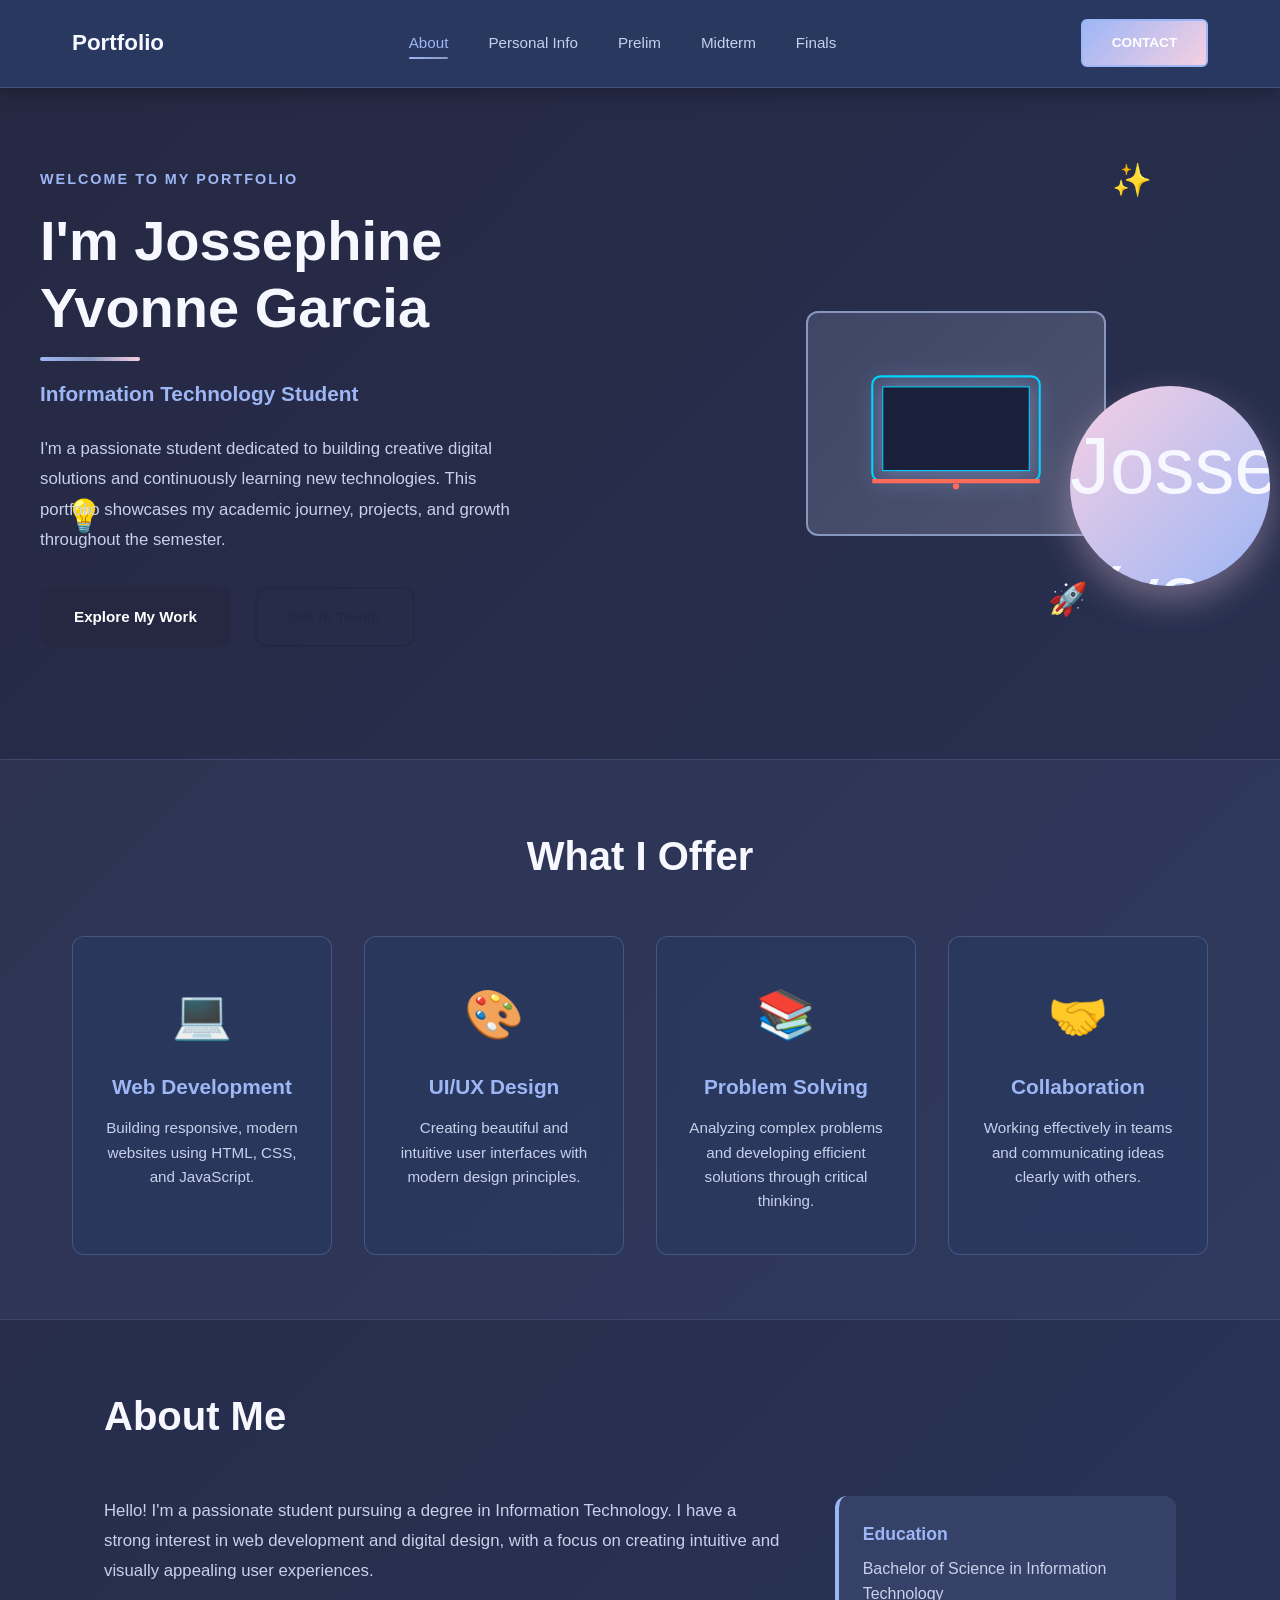
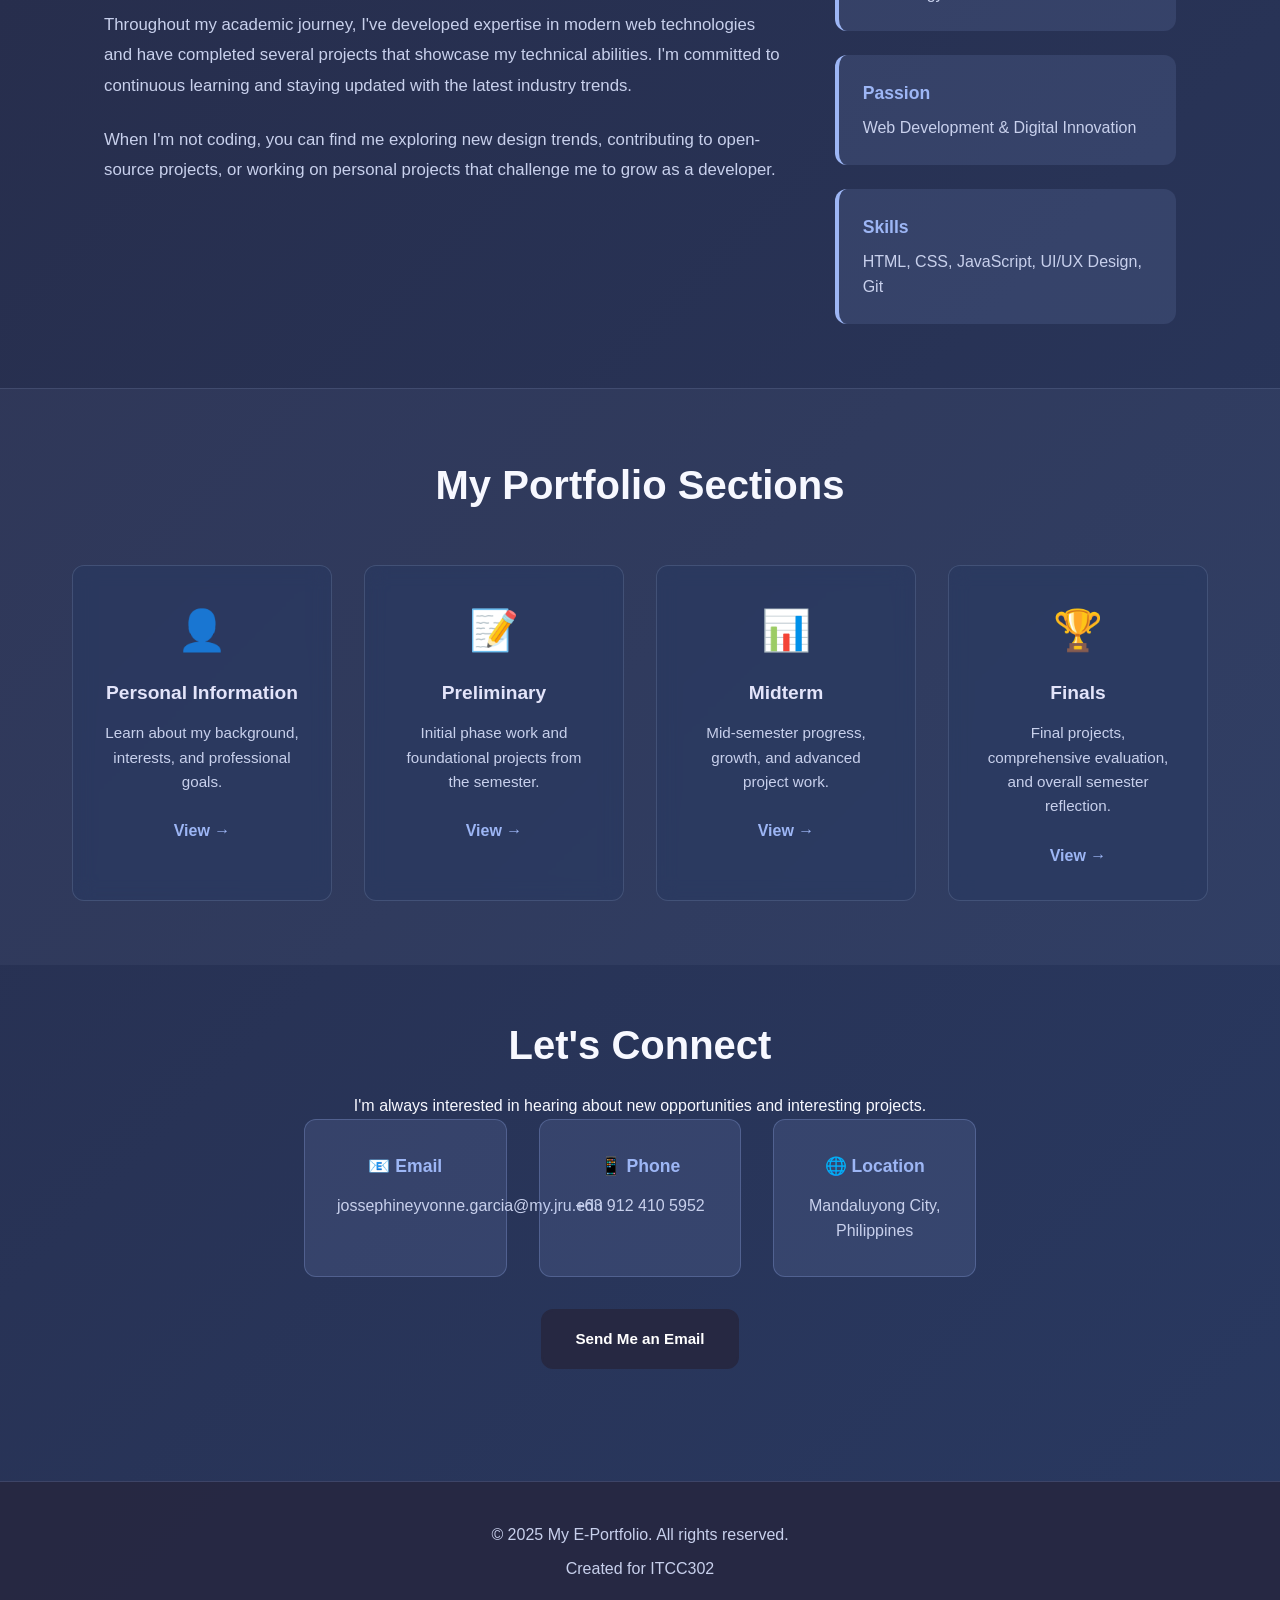
==== commit 16fe7731: "Update portfolio with personal information, fix logos, update colors, and adjust layout" ====
--- a/index.html
+++ b/index.html
@@ -9,7 +9,7 @@
 <body>
     <nav class="navbar">
         <div class="nav-container">
-            <div class="logo">👨‍💻 Portfolio</div>
+            <div class="logo">Portfolio</div>
             <ul class="nav-menu">
                 <li><a href="index.html" class="active">About</a></li>
                 <li><a href="personal-info.html">Personal Info</a></li>
@@ -26,8 +26,8 @@
             <div class="hero-content">
                 <div class="hero-text">
                     <p class="hero-label">WELCOME TO MY PORTFOLIO</p>
-                    <h1>I'm Your Name</h1>
-                    <p class="hero-subtitle">Computer Science Student | Web Developer | Tech Enthusiast</p>
+                    <h1>I'm Jossephine Yvonne Garcia</h1>
+                    <p class="hero-subtitle">Information Technology Student</p>
                     <p class="hero-description">
                         I'm a passionate student dedicated to building creative digital solutions and continuously 
                         learning new technologies. This portfolio showcases my academic journey, projects, and growth 
@@ -50,7 +50,7 @@
                         </div>
                     </div>
                     <div class="profile-circle">
-                        <div class="profile-avatar">📸</div>
+                        <img src="images/pic.jpeg" alt="Jossephine Yvonne Garcia" class="profile-avatar">
                     </div>
                 </div>
             </div>
@@ -167,18 +167,18 @@
                 <div class="contact-info">
                     <div class="contact-item">
                         <h4>📧 Email</h4>
-                        <p>your.email@university.edu</p>
+                        <p>jossephineyvonne.garcia@my.jru.edu</p>
                     </div>
                     <div class="contact-item">
                         <h4>📱 Phone</h4>
-                        <p>+1 (XXX) XXX-XXXX</p>
+                        <p>+63 912 410 5952</p>
                     </div>
                     <div class="contact-item">
                         <h4>🌐 Location</h4>
-                        <p>City, Country</p>
+                        <p>Mandaluyong City, Philippines</p>
                     </div>
                 </div>
-                <a href="mailto:your.email@university.edu" class="btn btn-primary">Send Me an Email</a>
+                <a href="mailto:jossephineyvonne.garcia@my.jru.edu" class="btn btn-primary">Send Me an Email</a>
             </div>
         </section>
     </main>
--- a/style.css
+++ b/style.css
@@ -1,7 +1,8 @@
 /* ============================================
-   Modern Portfolio - Dark Theme
-   Color Scheme: Navy, Orange, Purple, Yellow
-   ============================================ */
+    Modern Portfolio - Cool Blue Theme
+    Palette: 262842, 293961, 2C497F, 8897BD, E3E4FA
+    Accent: Baby Blue + Pastel Pink
+    ============================================ */
 
 * {
     margin: 0;
@@ -11,14 +12,14 @@
 
 /* Root Variables */
 :root {
-    --primary-dark: #2c3e50;
-    --secondary-dark: #1a1f3a;
-    --accent-orange: #ff6b5b;
-    --accent-purple: #9b59b6;
-    --accent-yellow: #f1c40f;
-    --accent-cyan: #00d4ff;
-    --text-light: #ffffff;
-    --text-gray: #b0b0b0;
+    --primary-dark: #262842;
+    --secondary-dark: #293961;
+    --accent-orange: #9db6f5;
+    --accent-purple: #8897bd;
+    --accent-yellow: #f6cfe3;
+    --accent-cyan: #e3e4fa;
+    --text-light: #f7f8ff;
+    --text-gray: #c8d0ec;
     --border-radius: 12px;
     --transition: 0.3s ease;
     --box-shadow: 0 8px 32px rgba(0, 0, 0, 0.2);
@@ -55,14 +56,14 @@
    ============================================ */
 
 .navbar {
-    background: rgba(26, 31, 58, 0.95);
+    background: rgba(41, 57, 97, 0.95);
     backdrop-filter: blur(10px);
     padding: 1.2rem 0;
     position: sticky;
     top: 0;
     z-index: 1000;
     box-shadow: 0 4px 20px rgba(0, 0, 0, 0.3);
-    border-bottom: 1px solid rgba(255, 107, 91, 0.1);
+    border-bottom: 1px solid rgba(157, 182, 245, 0.2);
 }
 
 .nav-container {
@@ -113,7 +114,7 @@
 }
 
 .contact-btn {
-    background: linear-gradient(135deg, var(--accent-orange), #ff4444);
+    background: linear-gradient(135deg, var(--accent-orange), var(--accent-yellow));
     color: white;
     padding: 0.7rem 1.8rem;
     border-radius: 6px;
@@ -181,7 +182,7 @@
     display: block;
     width: 100px;
     height: 4px;
-    background: linear-gradient(90deg, var(--accent-orange), var(--accent-purple), var(--accent-cyan));
+    background: linear-gradient(90deg, var(--accent-orange), var(--accent-purple), var(--accent-yellow));
     margin-top: 1rem;
     border-radius: 2px;
 }
@@ -222,26 +223,26 @@
 }
 
 .btn-primary {
-    background: linear-gradient(135deg, var(--accent-orange), #ff4444);
+    background: var(--primary-dark);
     color: white;
-    border: 2px solid var(--accent-orange);
+    border: 2px solid var(--primary-dark);
 }
 
 .btn-primary:hover {
     background: transparent;
-    color: var(--accent-orange);
+    color: var(--primary-dark);
     transform: translateY(-3px);
-    box-shadow: 0 10px 20px rgba(255, 107, 91, 0.3);
+    box-shadow: 0 10px 20px rgba(38, 40, 66, 0.35);
 }
 
 .btn-secondary {
     background: transparent;
-    color: var(--accent-orange);
-    border: 2px solid var(--accent-orange);
+    color: var(--primary-dark);
+    border: 2px solid var(--primary-dark);
 }
 
 .btn-secondary:hover {
-    background: var(--accent-orange);
+    background: var(--primary-dark);
     color: white;
     transform: translateY(-3px);
 }
@@ -265,7 +266,7 @@
 .laptop-illustration {
     width: 100%;
     aspect-ratio: 4/3;
-    background: linear-gradient(135deg, rgba(155, 89, 182, 0.2), rgba(0, 212, 255, 0.2));
+    background: linear-gradient(135deg, rgba(136, 151, 189, 0.24), rgba(227, 228, 250, 0.2));
     border-radius: var(--border-radius);
     display: flex;
     align-items: center;
@@ -278,7 +279,7 @@
 .laptop-illustration svg {
     width: 100%;
     height: 100%;
-    filter: drop-shadow(0 0 10px rgba(155, 89, 182, 0.5));
+    filter: drop-shadow(0 0 10px rgba(157, 182, 245, 0.45));
 }
 
 .profile-circle {
@@ -291,7 +292,7 @@
     align-items: center;
     justify-content: center;
     font-size: 5rem;
-    box-shadow: 0 15px 35px rgba(241, 196, 15, 0.3);
+    box-shadow: 0 15px 35px rgba(246, 207, 227, 0.35);
     animation: float 4s ease-in-out infinite;
     bottom: -50px;
     right: -30px;
@@ -303,6 +304,9 @@
     display: flex;
     align-items: center;
     justify-content: center;
+    border-radius: 50%;
+    object-fit: cover;
+    font-size: 5rem;
 }
 
 /* Floating Elements */
@@ -371,11 +375,13 @@
 .page-header h1 {
     font-size: 2.5rem;
     margin-bottom: 0.5rem;
+    color: var(--primary-dark);
 }
 
 .page-header p {
     font-size: 1.1rem;
     opacity: 0.9;
+    color: var(--primary-dark);
 }
 
 /* ============================================
@@ -393,19 +399,19 @@
    ============================================ */
 
 .content-section {
-    background: rgba(26, 31, 58, 0.6);
+    background: rgba(41, 57, 97, 0.62);
     backdrop-filter: blur(10px);
     border-radius: var(--border-radius);
     padding: 3rem;
     margin-bottom: 3rem;
-    border: 1px solid rgba(255, 107, 91, 0.1);
+    border: 1px solid rgba(157, 182, 245, 0.22);
 }
 
 .content-section h2 {
     color: var(--accent-orange);
     font-size: 2rem;
     margin: 2rem 0 1rem 0;
-    border-bottom: 2px solid rgba(155, 89, 182, 0.3);
+    border-bottom: 2px solid rgba(136, 151, 189, 0.35);
     padding-bottom: 0.8rem;
 }
 
@@ -455,7 +461,7 @@
     margin: 2rem 0;
     border-radius: var(--border-radius);
     overflow: hidden;
-    background: rgba(26, 31, 58, 0.4);
+    background: rgba(41, 57, 97, 0.45);
 }
 
 .assessment-table th,
@@ -470,13 +476,13 @@
 .assessment-table td,
 .final-assessment-table td {
     padding: 1rem;
-    border-bottom: 1px solid rgba(255, 107, 91, 0.1);
+    border-bottom: 1px solid rgba(157, 182, 245, 0.2);
     color: var(--text-gray);
 }
 
 .assessment-table tr:hover,
 .final-assessment-table tr:hover {
-    background: rgba(155, 89, 182, 0.1);
+    background: rgba(136, 151, 189, 0.18);
 }
 
 /* ============================================
@@ -484,12 +490,12 @@
    ============================================ */
 
 .footer {
-    background: rgba(26, 31, 58, 0.95);
+    background: rgba(38, 40, 66, 0.95);
     color: var(--text-gray);
     text-align: center;
     padding: 2rem;
     margin-top: 3rem;
-    border-top: 1px solid rgba(255, 107, 91, 0.1);
+    border-top: 1px solid rgba(157, 182, 245, 0.2);
 }
 
 .footer p {
@@ -508,19 +514,19 @@
 }
 
 .card {
-    background: rgba(155, 89, 182, 0.1);
+    background: rgba(136, 151, 189, 0.14);
     border-radius: var(--border-radius);
     padding: 2rem;
     text-align: center;
-    border: 2px solid rgba(155, 89, 182, 0.2);
+    border: 2px solid rgba(136, 151, 189, 0.28);
     transition: all var(--transition);
 }
 
 .card:hover {
     transform: translateY(-10px);
-    background: rgba(255, 107, 91, 0.1);
+    background: rgba(157, 182, 245, 0.16);
     border-color: var(--accent-orange);
-    box-shadow: 0 20px 40px rgba(255, 107, 91, 0.2);
+    box-shadow: 0 20px 40px rgba(157, 182, 245, 0.25);
 }
 
 .card-icon {
@@ -544,9 +550,9 @@
 
 .skills-section {
     padding: 4rem 2rem;
-    background: rgba(255, 107, 91, 0.05);
-    border-top: 1px solid rgba(255, 107, 91, 0.1);
-    border-bottom: 1px solid rgba(155, 89, 182, 0.1);
+    background: rgba(157, 182, 245, 0.06);
+    border-top: 1px solid rgba(157, 182, 245, 0.16);
+    border-bottom: 1px solid rgba(136, 151, 189, 0.16);
 }
 
 .skills-section h2 {
@@ -565,21 +571,21 @@
 }
 
 .skill-card {
-    background: rgba(26, 31, 58, 0.6);
+    background: rgba(41, 57, 97, 0.6);
     backdrop-filter: blur(10px);
     padding: 2.5rem 2rem;
     border-radius: var(--border-radius);
-    border: 1px solid rgba(255, 107, 91, 0.2);
+    border: 1px solid rgba(157, 182, 245, 0.24);
     text-align: center;
     transition: all var(--transition);
     cursor: pointer;
 }
 
 .skill-card:hover {
-    background: rgba(155, 89, 182, 0.1);
+    background: rgba(157, 182, 245, 0.12);
     border-color: var(--accent-purple);
     transform: translateY(-10px);
-    box-shadow: 0 20px 40px rgba(155, 89, 182, 0.2);
+    box-shadow: 0 20px 40px rgba(157, 182, 245, 0.2);
 }
 
 .skill-icon {
@@ -636,7 +642,7 @@
 }
 
 .highlight-item {
-    background: rgba(255, 107, 91, 0.1);
+    background: rgba(157, 182, 245, 0.12);
     padding: 1.5rem;
     border-radius: var(--border-radius);
     border-left: 4px solid var(--accent-orange);
@@ -644,7 +650,7 @@
 }
 
 .highlight-item:hover {
-    background: rgba(155, 89, 182, 0.1);
+    background: rgba(246, 207, 227, 0.14);
     border-left-color: var(--accent-purple);
 }
 
@@ -665,8 +671,8 @@
 
 .portfolio-preview {
     padding: 4rem 2rem;
-    background: rgba(155, 89, 182, 0.05);
-    border-top: 1px solid rgba(155, 89, 182, 0.1);
+    background: rgba(136, 151, 189, 0.08);
+    border-top: 1px solid rgba(136, 151, 189, 0.2);
 }
 
 .portfolio-preview h2 {
@@ -685,20 +691,20 @@
 }
 
 .preview-card {
-    background: rgba(26, 31, 58, 0.6);
+    background: rgba(41, 57, 97, 0.6);
     backdrop-filter: blur(10px);
     padding: 2rem;
     border-radius: var(--border-radius);
-    border: 1px solid rgba(155, 89, 182, 0.2);
+    border: 1px solid rgba(136, 151, 189, 0.25);
     text-align: center;
     transition: all var(--transition);
 }
 
 .preview-card:hover {
-    background: rgba(0, 212, 255, 0.1);
+    background: rgba(227, 228, 250, 0.18);
     border-color: var(--accent-cyan);
     transform: translateY(-10px);
-    box-shadow: 0 20px 40px rgba(0, 212, 255, 0.2);
+    box-shadow: 0 20px 40px rgba(227, 228, 250, 0.25);
 }
 
 .preview-icon {
@@ -737,10 +743,10 @@
    ============================================ */
 
 .contact-section {
-    padding: 4rem 2rem;
+    padding: 3rem 2rem 4rem;
     text-align: center;
-    max-width: 1200px;
-    margin: 0 auto;
+    max-width: 800px;
+    margin: 0 auto 3rem;
 }
 
 .contact-section h2 {
@@ -763,10 +769,10 @@
 }
 
 .contact-item {
-    background: rgba(255, 107, 91, 0.1);
+    background: rgba(157, 182, 245, 0.12);
     padding: 2rem;
     border-radius: var(--border-radius);
-    border: 1px solid rgba(255, 107, 91, 0.2);
+    border: 1px solid rgba(157, 182, 245, 0.26);
 }
 
 .contact-item h4 {
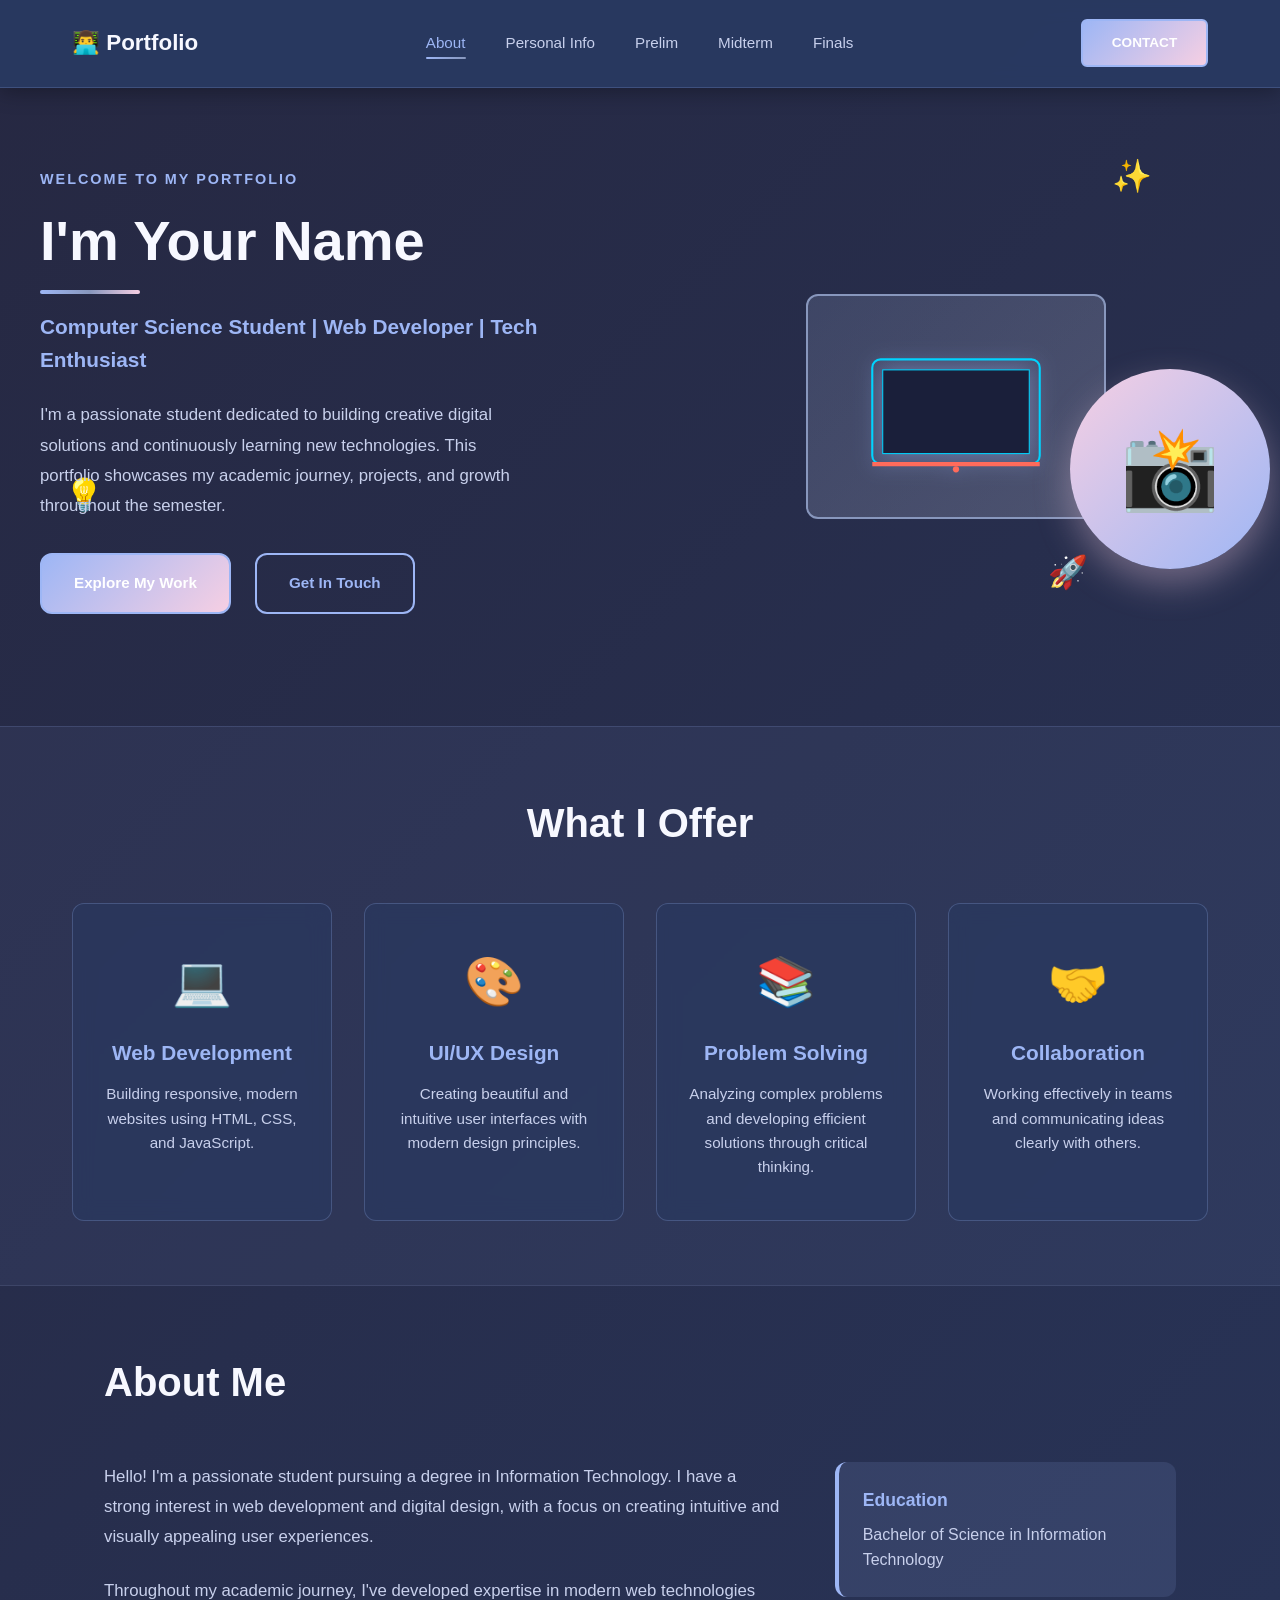
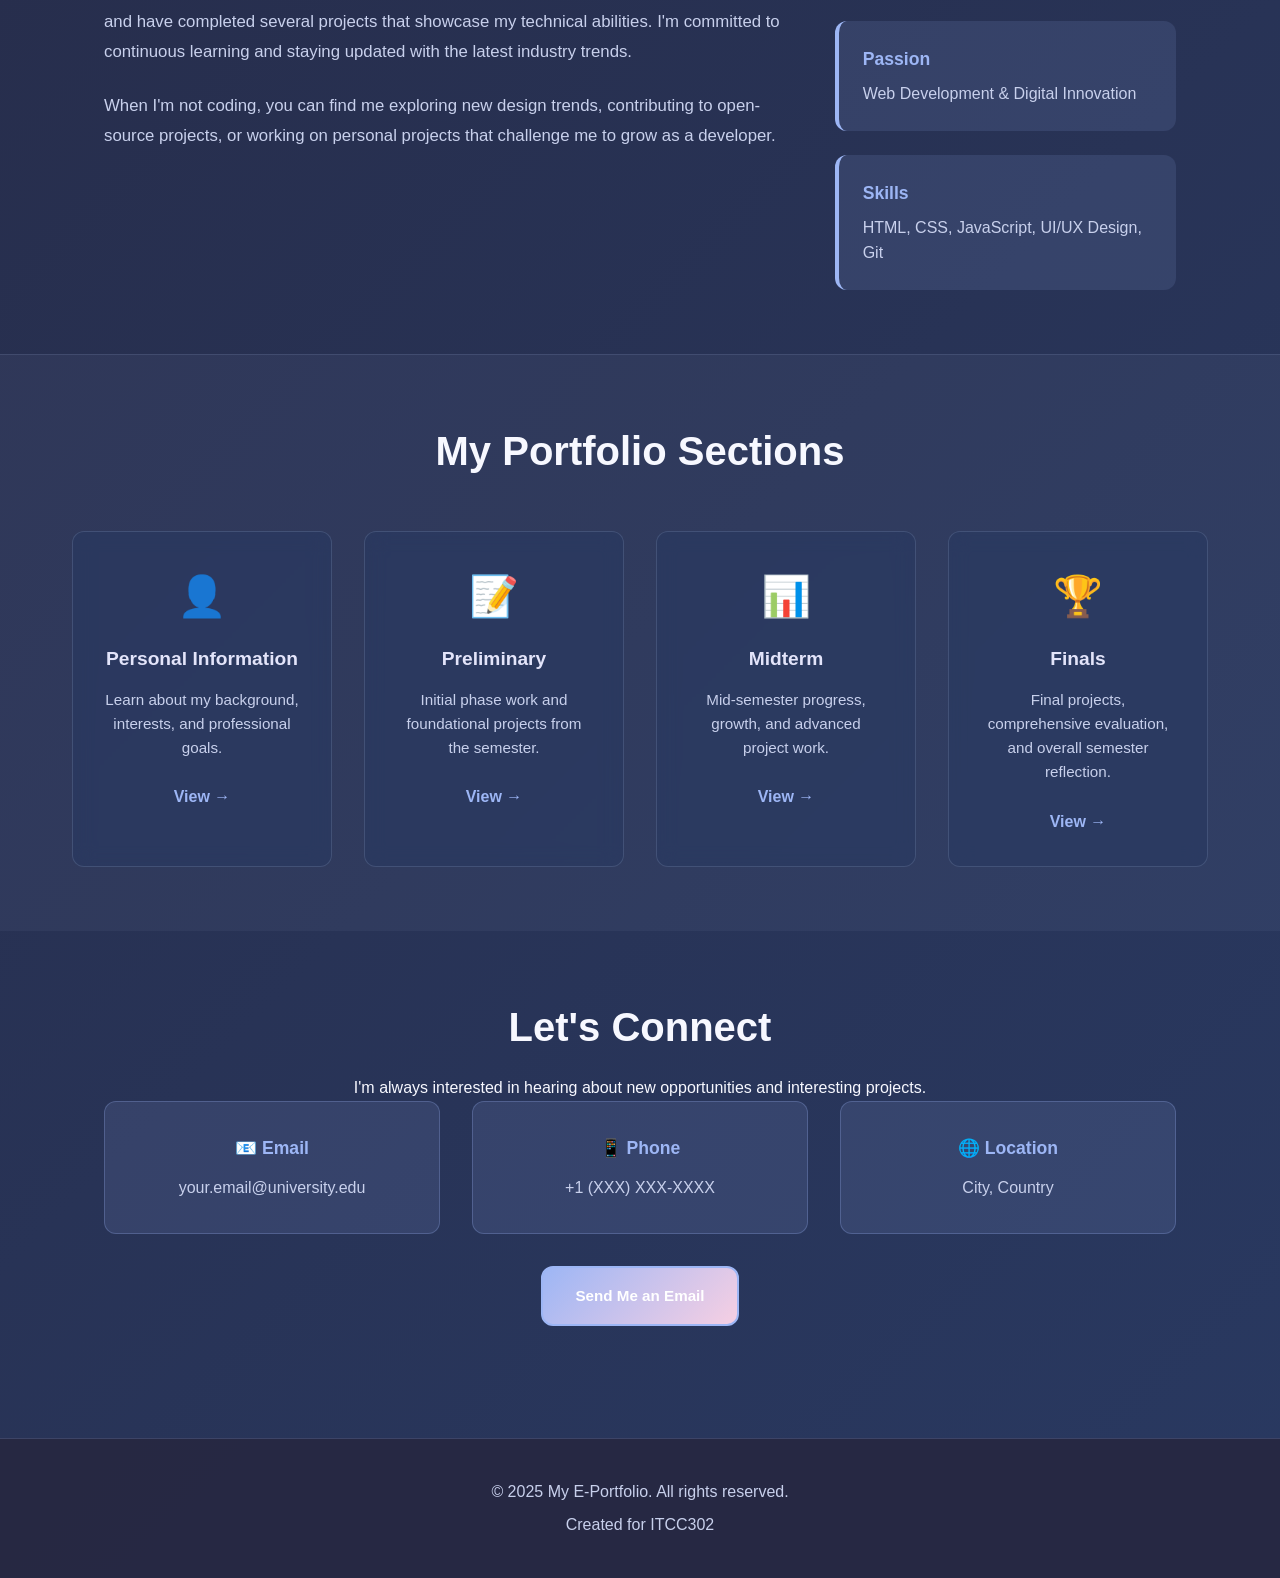
==== commit 8ee58508: "Update portfolio with emoji logo, placeholder text, and enhanced button styles Co-authored-by: Copil" ====
--- a/index.html
+++ b/index.html
@@ -9,7 +9,7 @@
 <body>
     <nav class="navbar">
         <div class="nav-container">
-            <div class="logo">Portfolio</div>
+            <div class="logo">👨‍💻 Portfolio</div>
             <ul class="nav-menu">
                 <li><a href="index.html" class="active">About</a></li>
                 <li><a href="personal-info.html">Personal Info</a></li>
@@ -26,8 +26,8 @@
             <div class="hero-content">
                 <div class="hero-text">
                     <p class="hero-label">WELCOME TO MY PORTFOLIO</p>
-                    <h1>I'm Jossephine Yvonne Garcia</h1>
-                    <p class="hero-subtitle">Information Technology Student</p>
+                    <h1>I'm Your Name</h1>
+                    <p class="hero-subtitle">Computer Science Student | Web Developer | Tech Enthusiast</p>
                     <p class="hero-description">
                         I'm a passionate student dedicated to building creative digital solutions and continuously 
                         learning new technologies. This portfolio showcases my academic journey, projects, and growth 
@@ -50,7 +50,7 @@
                         </div>
                     </div>
                     <div class="profile-circle">
-                        <img src="images/pic.jpeg" alt="Jossephine Yvonne Garcia" class="profile-avatar">
+                        <div class="profile-avatar">📸</div>
                     </div>
                 </div>
             </div>
@@ -167,18 +167,18 @@
                 <div class="contact-info">
                     <div class="contact-item">
                         <h4>📧 Email</h4>
-                        <p>jossephineyvonne.garcia@my.jru.edu</p>
+                        <p>your.email@university.edu</p>
                     </div>
                     <div class="contact-item">
                         <h4>📱 Phone</h4>
-                        <p>+63 912 410 5952</p>
+                        <p>+1 (XXX) XXX-XXXX</p>
                     </div>
                     <div class="contact-item">
                         <h4>🌐 Location</h4>
-                        <p>Mandaluyong City, Philippines</p>
+                        <p>City, Country</p>
                     </div>
                 </div>
-                <a href="mailto:jossephineyvonne.garcia@my.jru.edu" class="btn btn-primary">Send Me an Email</a>
+                <a href="mailto:your.email@university.edu" class="btn btn-primary">Send Me an Email</a>
             </div>
         </section>
     </main>
--- a/style.css
+++ b/style.css
@@ -223,26 +223,26 @@
 }
 
 .btn-primary {
-    background: var(--primary-dark);
+    background: linear-gradient(135deg, var(--accent-orange), var(--accent-yellow));
     color: white;
-    border: 2px solid var(--primary-dark);
+    border: 2px solid var(--accent-orange);
 }
 
 .btn-primary:hover {
     background: transparent;
-    color: var(--primary-dark);
+    color: var(--accent-orange);
     transform: translateY(-3px);
-    box-shadow: 0 10px 20px rgba(38, 40, 66, 0.35);
+    box-shadow: 0 10px 20px rgba(157, 182, 245, 0.35);
 }
 
 .btn-secondary {
     background: transparent;
-    color: var(--primary-dark);
-    border: 2px solid var(--primary-dark);
+    color: var(--accent-orange);
+    border: 2px solid var(--accent-orange);
 }
 
 .btn-secondary:hover {
-    background: var(--primary-dark);
+    background: var(--accent-orange);
     color: white;
     transform: translateY(-3px);
 }
@@ -304,9 +304,6 @@
     display: flex;
     align-items: center;
     justify-content: center;
-    border-radius: 50%;
-    object-fit: cover;
-    font-size: 5rem;
 }
 
 /* Floating Elements */
@@ -375,13 +372,11 @@
 .page-header h1 {
     font-size: 2.5rem;
     margin-bottom: 0.5rem;
-    color: var(--primary-dark);
 }
 
 .page-header p {
     font-size: 1.1rem;
     opacity: 0.9;
-    color: var(--primary-dark);
 }
 
 /* ============================================
@@ -743,10 +738,10 @@
    ============================================ */
 
 .contact-section {
-    padding: 3rem 2rem 4rem;
+    padding: 4rem 2rem;
     text-align: center;
-    max-width: 800px;
-    margin: 0 auto 3rem;
+    max-width: 1200px;
+    margin: 0 auto;
 }
 
 .contact-section h2 {
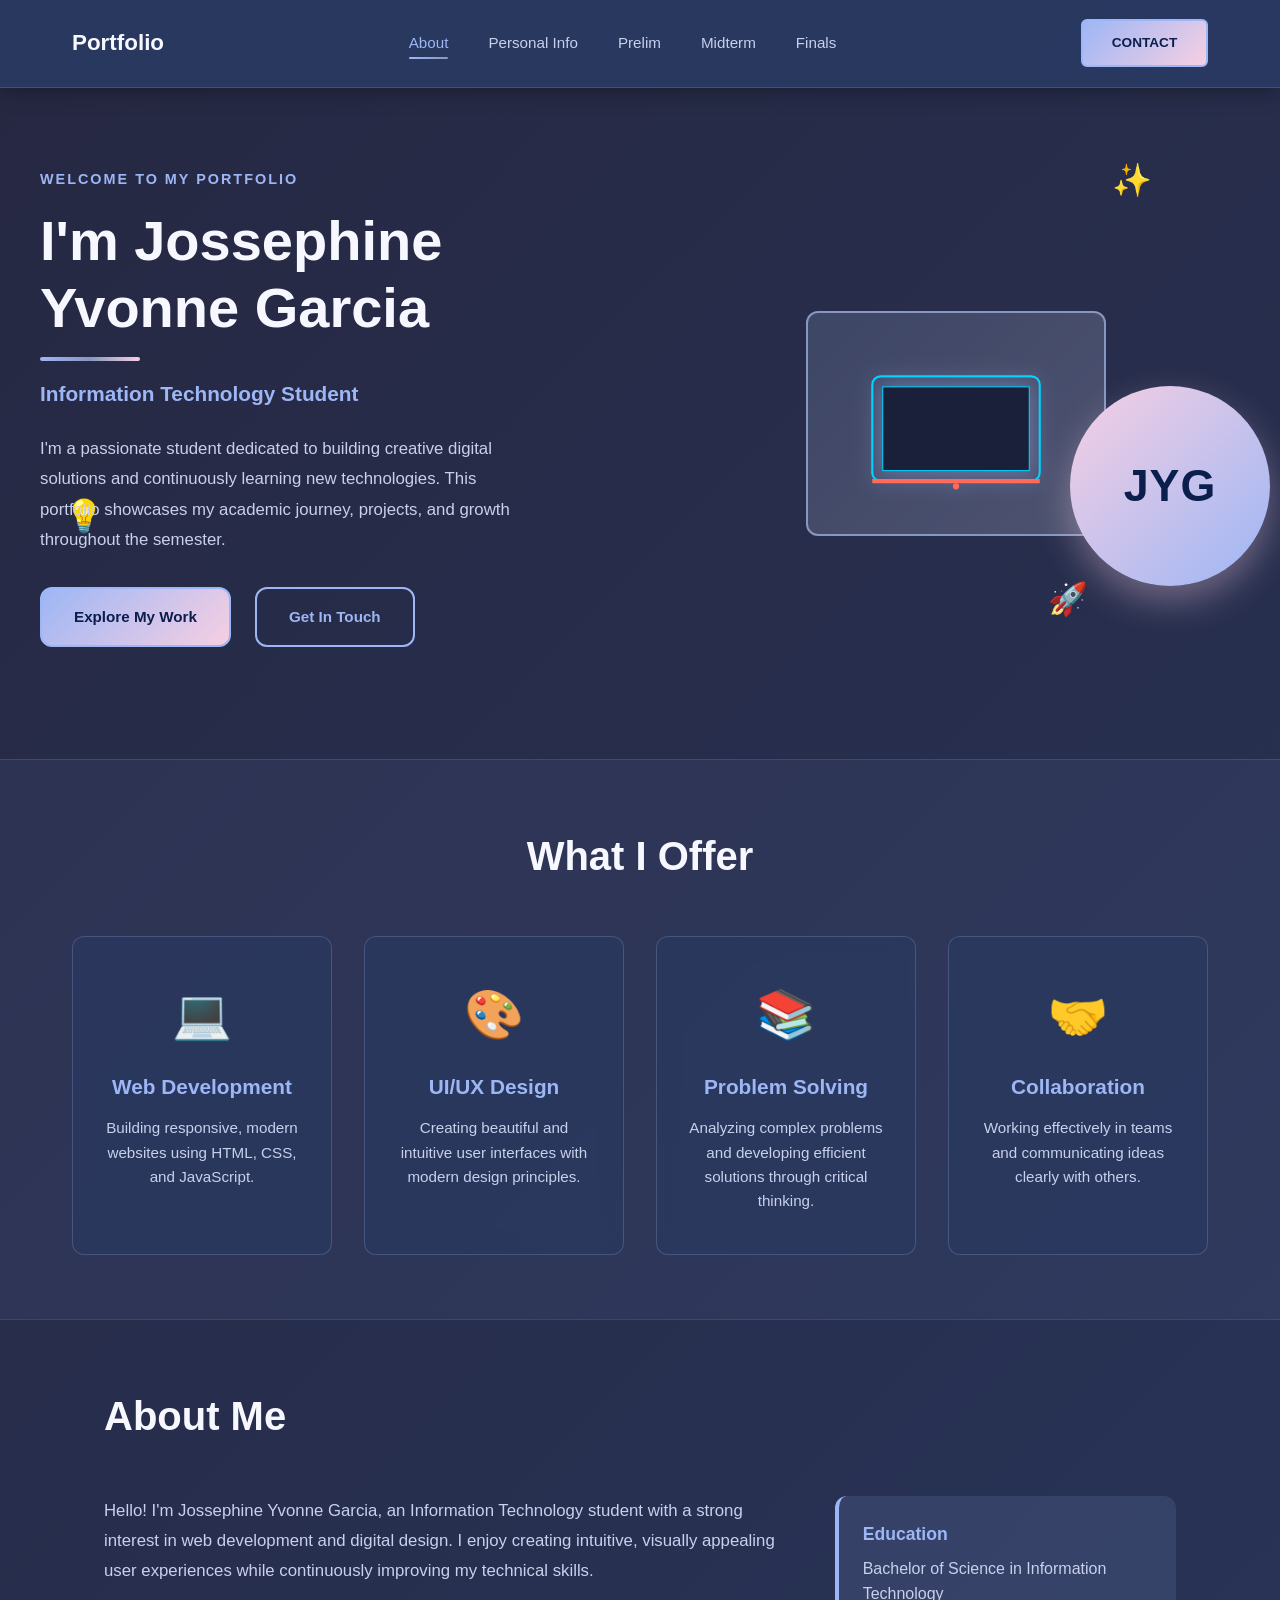
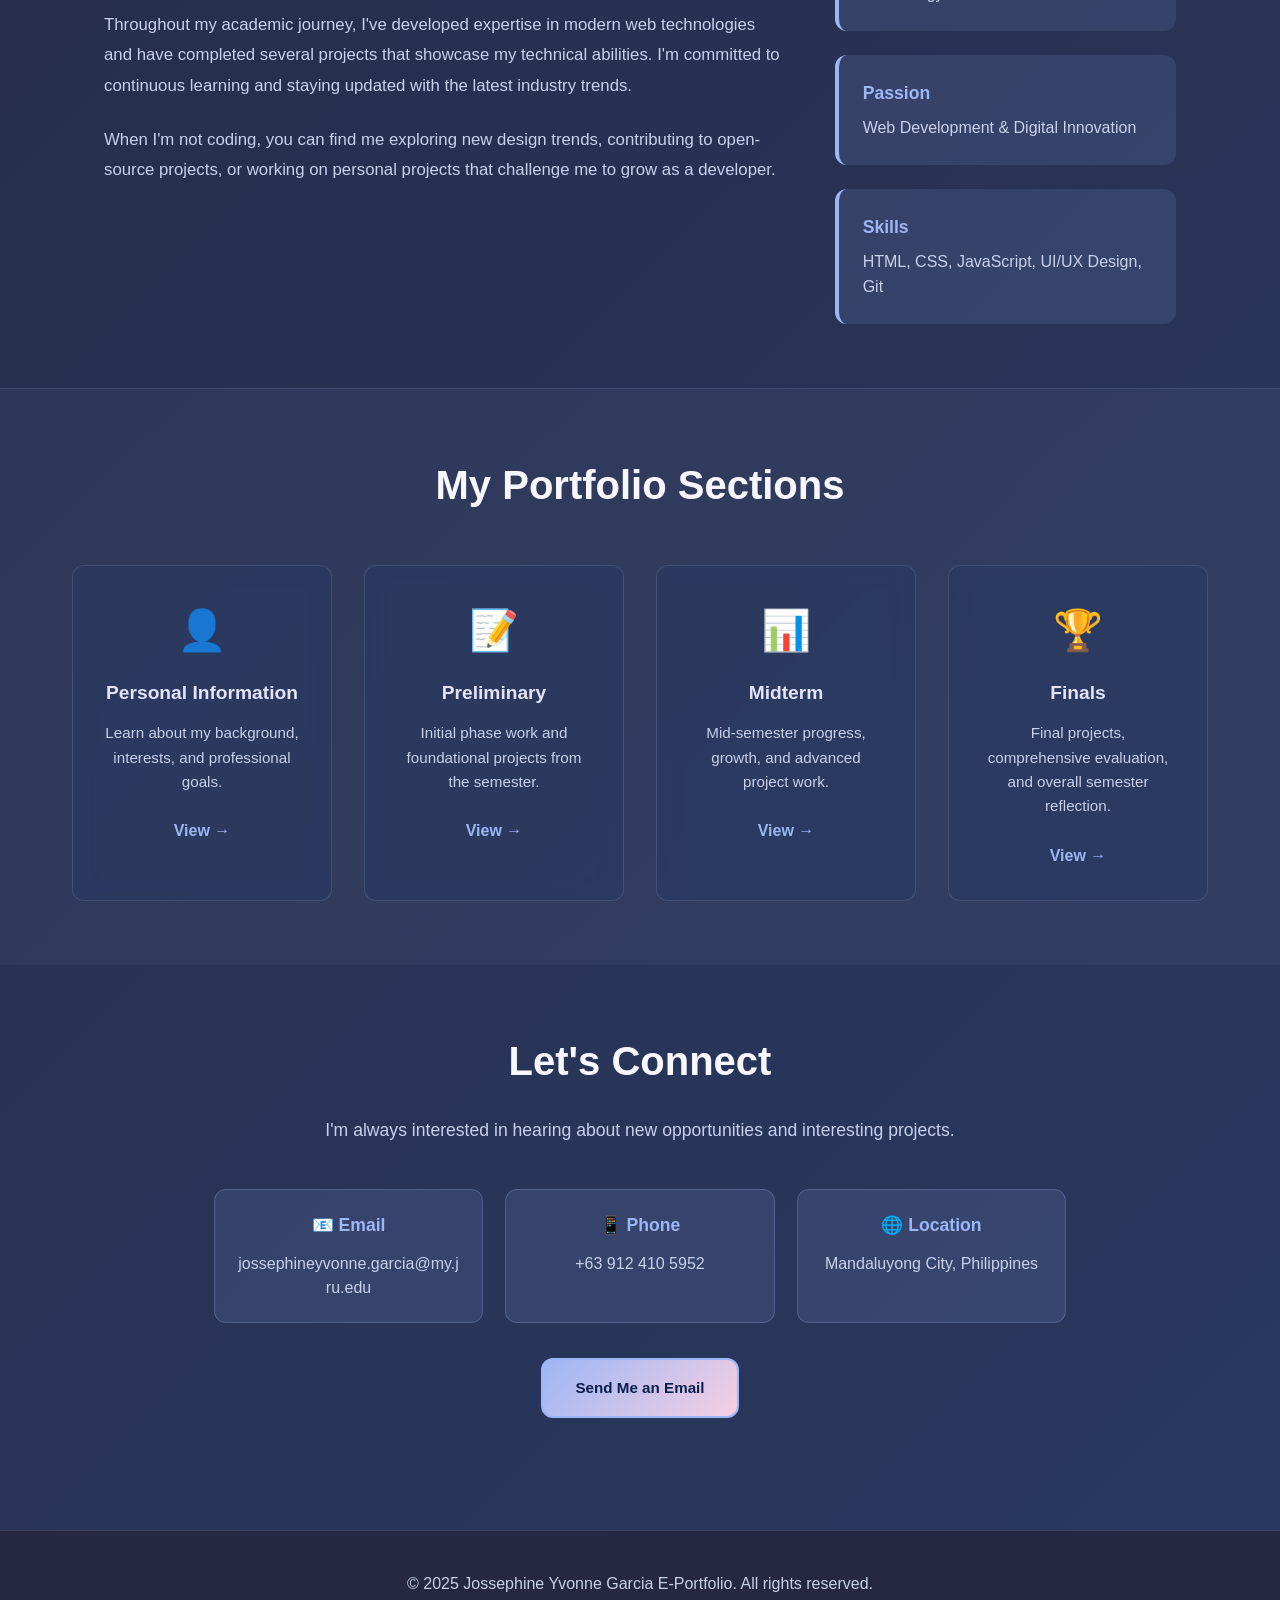
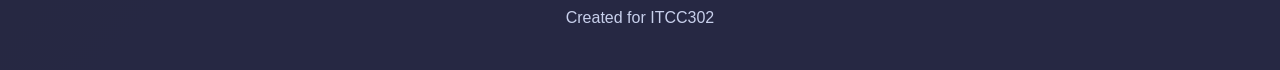
==== commit f2cdca36: "feat: Add prelim activities and assignments, update portfolio layout and styling - Removed unused im" ====
--- a/index.html
+++ b/index.html
@@ -9,7 +9,7 @@
 <body>
     <nav class="navbar">
         <div class="nav-container">
-            <div class="logo">👨‍💻 Portfolio</div>
+            <div class="logo">Portfolio</div>
             <ul class="nav-menu">
                 <li><a href="index.html" class="active">About</a></li>
                 <li><a href="personal-info.html">Personal Info</a></li>
@@ -26,8 +26,8 @@
             <div class="hero-content">
                 <div class="hero-text">
                     <p class="hero-label">WELCOME TO MY PORTFOLIO</p>
-                    <h1>I'm Your Name</h1>
-                    <p class="hero-subtitle">Computer Science Student | Web Developer | Tech Enthusiast</p>
+                    <h1>I'm Jossephine Yvonne Garcia</h1>
+                    <p class="hero-subtitle">Information Technology Student</p>
                     <p class="hero-description">
                         I'm a passionate student dedicated to building creative digital solutions and continuously 
                         learning new technologies. This portfolio showcases my academic journey, projects, and growth 
@@ -50,7 +50,7 @@
                         </div>
                     </div>
                     <div class="profile-circle">
-                        <div class="profile-avatar">📸</div>
+                        <div class="profile-avatar"><img src="profile-photo.jpg" alt="Jossephine Yvonne Garcia" class="profile-photo" onerror="this.style.display='none'; this.nextElementSibling.style.display='flex';"><span class="profile-initials">JYG</span></div>
                     </div>
                 </div>
             </div>
@@ -96,9 +96,9 @@
                 <div class="about-content">
                     <div class="about-text">
                         <p>
-                            Hello! I'm a passionate student pursuing a degree in Information Technology. I have a strong 
-                            interest in web development and digital design, with a focus on creating intuitive and visually 
-                            appealing user experiences.
+                            Hello! I'm Jossephine Yvonne Garcia, an Information Technology student with a strong 
+                            interest in web development and digital design. I enjoy creating intuitive, visually 
+                            appealing user experiences while continuously improving my technical skills.
                         </p>
                         <p>
                             Throughout my academic journey, I've developed expertise in modern web technologies and have 
@@ -167,24 +167,24 @@
                 <div class="contact-info">
                     <div class="contact-item">
                         <h4>📧 Email</h4>
-                        <p>your.email@university.edu</p>
+                        <p>jossephineyvonne.garcia@my.jru.edu</p>
                     </div>
                     <div class="contact-item">
                         <h4>📱 Phone</h4>
-                        <p>+1 (XXX) XXX-XXXX</p>
+                        <p>+63 912 410 5952</p>
                     </div>
                     <div class="contact-item">
                         <h4>🌐 Location</h4>
-                        <p>City, Country</p>
+                        <p>Mandaluyong City, Philippines</p>
                     </div>
                 </div>
-                <a href="mailto:your.email@university.edu" class="btn btn-primary">Send Me an Email</a>
+                <a href="mailto:jossephineyvonne.garcia@my.jru.edu" class="btn btn-primary">Send Me an Email</a>
             </div>
         </section>
     </main>
 
     <footer class="footer">
-        <p>&copy; 2025 My E-Portfolio. All rights reserved.</p>
+        <p>&copy; 2025 Jossephine Yvonne Garcia E-Portfolio. All rights reserved.</p>
         <p>Created for ITCC302</p>
     </footer>
 
--- a/style.css
+++ b/style.css
@@ -13,6 +13,7 @@
 /* Root Variables */
 :root {
     --primary-dark: #262842;
+    --navy-blue: #0b1f4d;
     --secondary-dark: #293961;
     --accent-orange: #9db6f5;
     --accent-purple: #8897bd;
@@ -115,7 +116,7 @@
 
 .contact-btn {
     background: linear-gradient(135deg, var(--accent-orange), var(--accent-yellow));
-    color: white;
+    color: var(--navy-blue);
     padding: 0.7rem 1.8rem;
     border-radius: 6px;
     text-decoration: none;
@@ -128,7 +129,7 @@
 
 .contact-btn:hover {
     background: transparent;
-    color: var(--accent-orange);
+    color: var(--navy-blue);
     transform: translateY(-2px);
 }
 
@@ -224,7 +225,7 @@
 
 .btn-primary {
     background: linear-gradient(135deg, var(--accent-orange), var(--accent-yellow));
-    color: white;
+    color: var(--navy-blue);
     border: 2px solid var(--accent-orange);
 }
 
@@ -243,7 +244,7 @@
 
 .btn-secondary:hover {
     background: var(--accent-orange);
-    color: white;
+    color: var(--navy-blue);
     transform: translateY(-3px);
 }
 
@@ -363,7 +364,7 @@
 
 .page-header {
     background: linear-gradient(135deg, var(--accent-orange) 0%, var(--accent-purple) 100%);
-    color: var(--text-light);
+    color: var(--navy-blue);
     padding: 3rem 2rem;
     text-align: center;
     margin-bottom: 3rem;
@@ -372,11 +373,13 @@
 .page-header h1 {
     font-size: 2.5rem;
     margin-bottom: 0.5rem;
+    color: var(--navy-blue);
 }
 
 .page-header p {
     font-size: 1.1rem;
-    opacity: 0.9;
+    opacity: 0.95;
+    color: var(--navy-blue);
 }
 
 /* ============================================
@@ -734,38 +737,108 @@
 }
 
 /* ============================================
+   Profile Photo
+   ============================================ */
+
+.profile-photo {
+    width: 100%;
+    height: 100%;
+    object-fit: cover;
+    border-radius: 50%;
+}
+
+.profile-initials {
+    width: 100%;
+    height: 100%;
+    display: none;
+    align-items: center;
+    justify-content: center;
+    color: var(--navy-blue);
+    font-weight: 800;
+    letter-spacing: 1px;
+}
+
+.profile-avatar .profile-initials {
+    font-size: 2.8rem;
+}
+
+.avatar .profile-initials {
+    font-size: 2rem;
+}
+
+.profile-card {
+    display: flex;
+    align-items: center;
+    gap: 1.8rem;
+    background: rgba(157, 182, 245, 0.12);
+    border: 1px solid rgba(157, 182, 245, 0.26);
+    border-radius: var(--border-radius);
+    padding: 1.8rem;
+    margin-bottom: 2rem;
+}
+
+.profile-image {
+    flex: 0 0 130px;
+}
+
+.avatar {
+    width: 130px;
+    height: 130px;
+    border-radius: 50%;
+    display: flex;
+    align-items: center;
+    justify-content: center;
+    overflow: hidden;
+    background: linear-gradient(135deg, var(--accent-yellow), var(--accent-orange));
+    box-shadow: 0 10px 24px rgba(157, 182, 245, 0.25);
+    font-size: 2.4rem;
+}
+
+.profile-info h2 {
+    margin: 0 0 0.5rem 0;
+    color: var(--accent-cyan);
+}
+
+.profile-info .role {
+    margin: 0;
+    color: var(--text-gray);
+}
+
+/* ============================================
    Contact Section
    ============================================ */
 
 .contact-section {
     padding: 4rem 2rem;
     text-align: center;
-    max-width: 1200px;
+    max-width: 980px;
     margin: 0 auto;
 }
 
 .contact-section h2 {
     font-size: 2.5rem;
-    margin-bottom: 1rem;
+    margin-bottom: 1.4rem;
     color: var(--text-light);
 }
 
-.contact-section > p {
+.contact-section .container > p {
     color: var(--text-gray);
     font-size: 1.1rem;
-    margin-bottom: 3rem;
+    margin: 0 auto 2.8rem auto;
+    max-width: 650px;
 }
 
 .contact-info {
     display: grid;
-    grid-template-columns: repeat(auto-fit, minmax(200px, 1fr));
-    gap: 2rem;
-    margin-bottom: 2rem;
+    grid-template-columns: repeat(auto-fit, minmax(190px, 1fr));
+    gap: 1.4rem;
+    max-width: 820px;
+    margin: 0 auto 2.2rem auto;
 }
 
 .contact-item {
     background: rgba(157, 182, 245, 0.12);
-    padding: 2rem;
+    padding: 1.35rem;
     border-radius: var(--border-radius);
     border: 1px solid rgba(157, 182, 245, 0.26);
 }
@@ -827,6 +900,11 @@
 
     .floating-elements {
         display: none;
+    }
+
+    .profile-card {
+        flex-direction: column;
+        text-align: center;
     }
 
     .profile-circle {
@@ -888,3 +966,168 @@
         font-size: 1.8rem;
     }
 }
+
+
+/* Term file download styling */
+.file-downloads {
+    display: grid;
+    grid-template-columns: repeat(auto-fit, minmax(260px, 1fr));
+    gap: 1.5rem;
+    margin: 1.5rem 0 2rem 0;
+}
+
+.file-group {
+    background: rgba(157, 182, 245, 0.12);
+    border: 1px solid rgba(157, 182, 245, 0.26);
+    border-radius: var(--border-radius);
+    padding: 1.5rem;
+}
+
+.file-group h3 {
+    color: var(--accent-cyan);
+    margin-top: 0;
+    margin-bottom: 1rem;
+}
+
+.file-list {
+    list-style: none;
+    padding: 0;
+    margin: 0;
+}
+
+.file-list li {
+    margin-bottom: 0.8rem;
+    padding-left: 1.2rem;
+    position: relative;
+}
+
+.file-list li::before {
+    content: "▸";
+    position: absolute;
+    left: 0;
+    color: var(--accent-orange);
+    font-weight: bold;
+}
+
+.file-list a {
+    color: var(--text-light);
+    text-decoration: none;
+    line-height: 1.5;
+    word-break: break-word;
+}
+
+.file-list a:hover {
+    color: var(--accent-orange);
+    text-decoration: underline;
+}
+
+
+/* ============================================
+   Updated activity card styling
+   ============================================ */
+.activity-grid {
+    display: grid;
+    grid-template-columns: repeat(auto-fit, minmax(270px, 1fr));
+    gap: 1.3rem;
+    margin: 1.5rem 0 2rem 0;
+}
+
+.activity-card {
+    display: flex;
+    gap: 1rem;
+    align-items: flex-start;
+    background: rgba(157, 182, 245, 0.12);
+    border: 1px solid rgba(157, 182, 245, 0.28);
+    border-radius: var(--border-radius);
+    padding: 1.35rem;
+    transition: transform var(--transition), border-color var(--transition), background var(--transition);
+}
+
+.activity-card:hover {
+    transform: translateY(-6px);
+    border-color: var(--accent-orange);
+    background: rgba(157, 182, 245, 0.18);
+}
+
+.activity-icon {
+    width: 44px;
+    height: 44px;
+    min-width: 44px;
+    border-radius: 12px;
+    background: linear-gradient(135deg, var(--accent-yellow), var(--accent-orange));
+    color: var(--navy-blue, #0b1f4d);
+    display: flex;
+    align-items: center;
+    justify-content: center;
+    font-size: 1.4rem;
+    box-shadow: 0 8px 20px rgba(157, 182, 245, 0.2);
+}
+
+.activity-details h3 {
+    color: var(--accent-cyan);
+    margin: 0 0 0.45rem 0;
+    font-size: 1.05rem;
+    line-height: 1.4;
+}
+
+.activity-details p {
+    margin: 0 0 0.8rem 0;
+    color: var(--text-gray);
+    font-size: 0.92rem;
+    line-height: 1.5;
+}
+
+.file-action {
+    display: inline-block;
+    color: var(--navy-blue, #0b1f4d);
+    background: linear-gradient(135deg, var(--accent-orange), var(--accent-yellow));
+    border: 1px solid var(--accent-orange);
+    border-radius: 8px;
+    padding: 0.55rem 0.9rem;
+    text-decoration: none;
+    font-weight: 700;
+    font-size: 0.85rem;
+    transition: all var(--transition);
+}
+
+.file-action:hover {
+    background: transparent;
+    color: var(--accent-orange);
+}
+
+.google-drive-icon {
+    background: #ffffff;
+}
+
+.drive-shape {
+    width: 28px;
+    height: 24px;
+    display: block;
+    background: conic-gradient(from 120deg, #4285f4 0 33%, #34a853 0 66%, #fbbc04 0 83%, #ea4335 0 100%);
+    clip-path: polygon(50% 0%, 100% 86%, 72% 86%, 50% 48%, 28% 86%, 0% 86%);
+}
+
+@media (max-width: 480px) {
+    .activity-card {
+        flex-direction: column;
+    }
+}
+
+/* Fix long contact information text so the email stays inside the card */
+.contact-info {
+    grid-template-columns: repeat(auto-fit, minmax(250px, 1fr));
+    max-width: 900px;
+}
+
+.contact-item p,
+.contact-item a {
+    overflow-wrap: anywhere;
+    word-break: break-word;
+    line-height: 1.5;
+}
+
+@media (max-width: 480px) {
+    .contact-info {
+        grid-template-columns: 1fr;
+    }
+}
